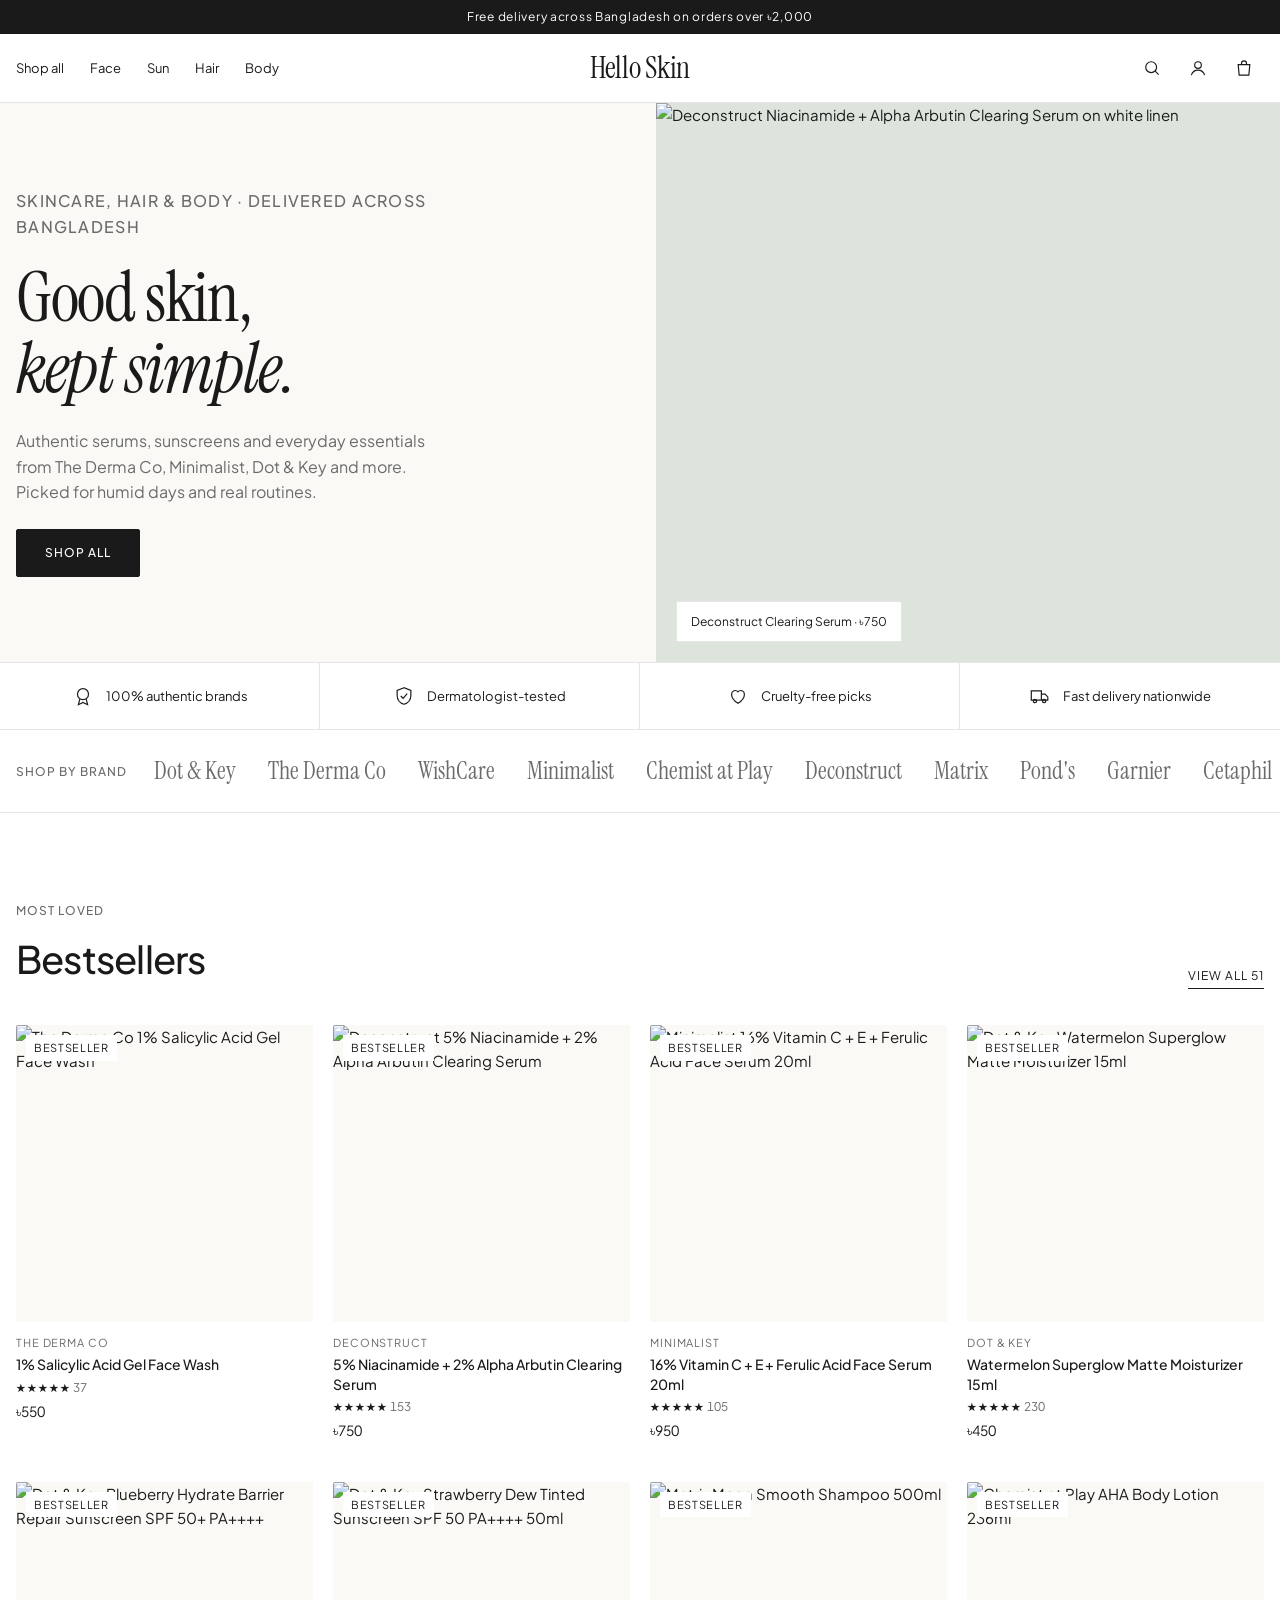
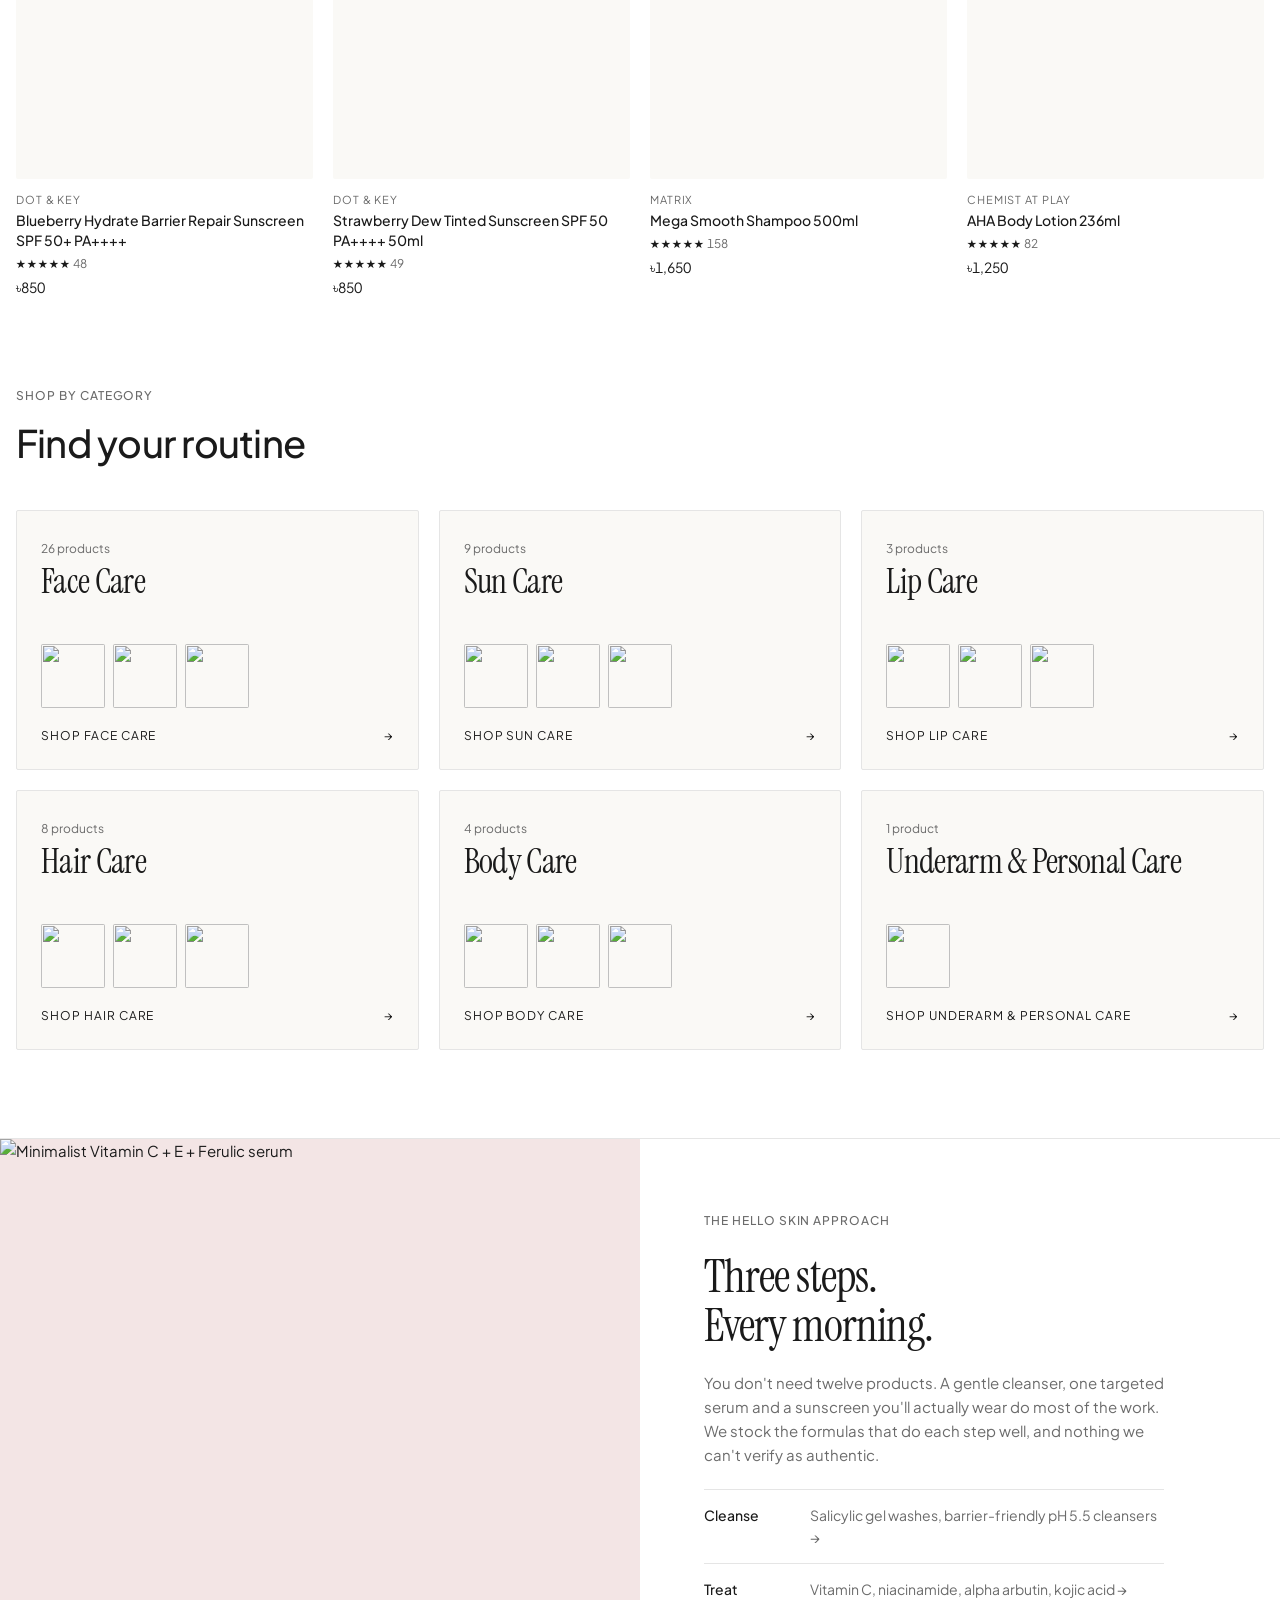
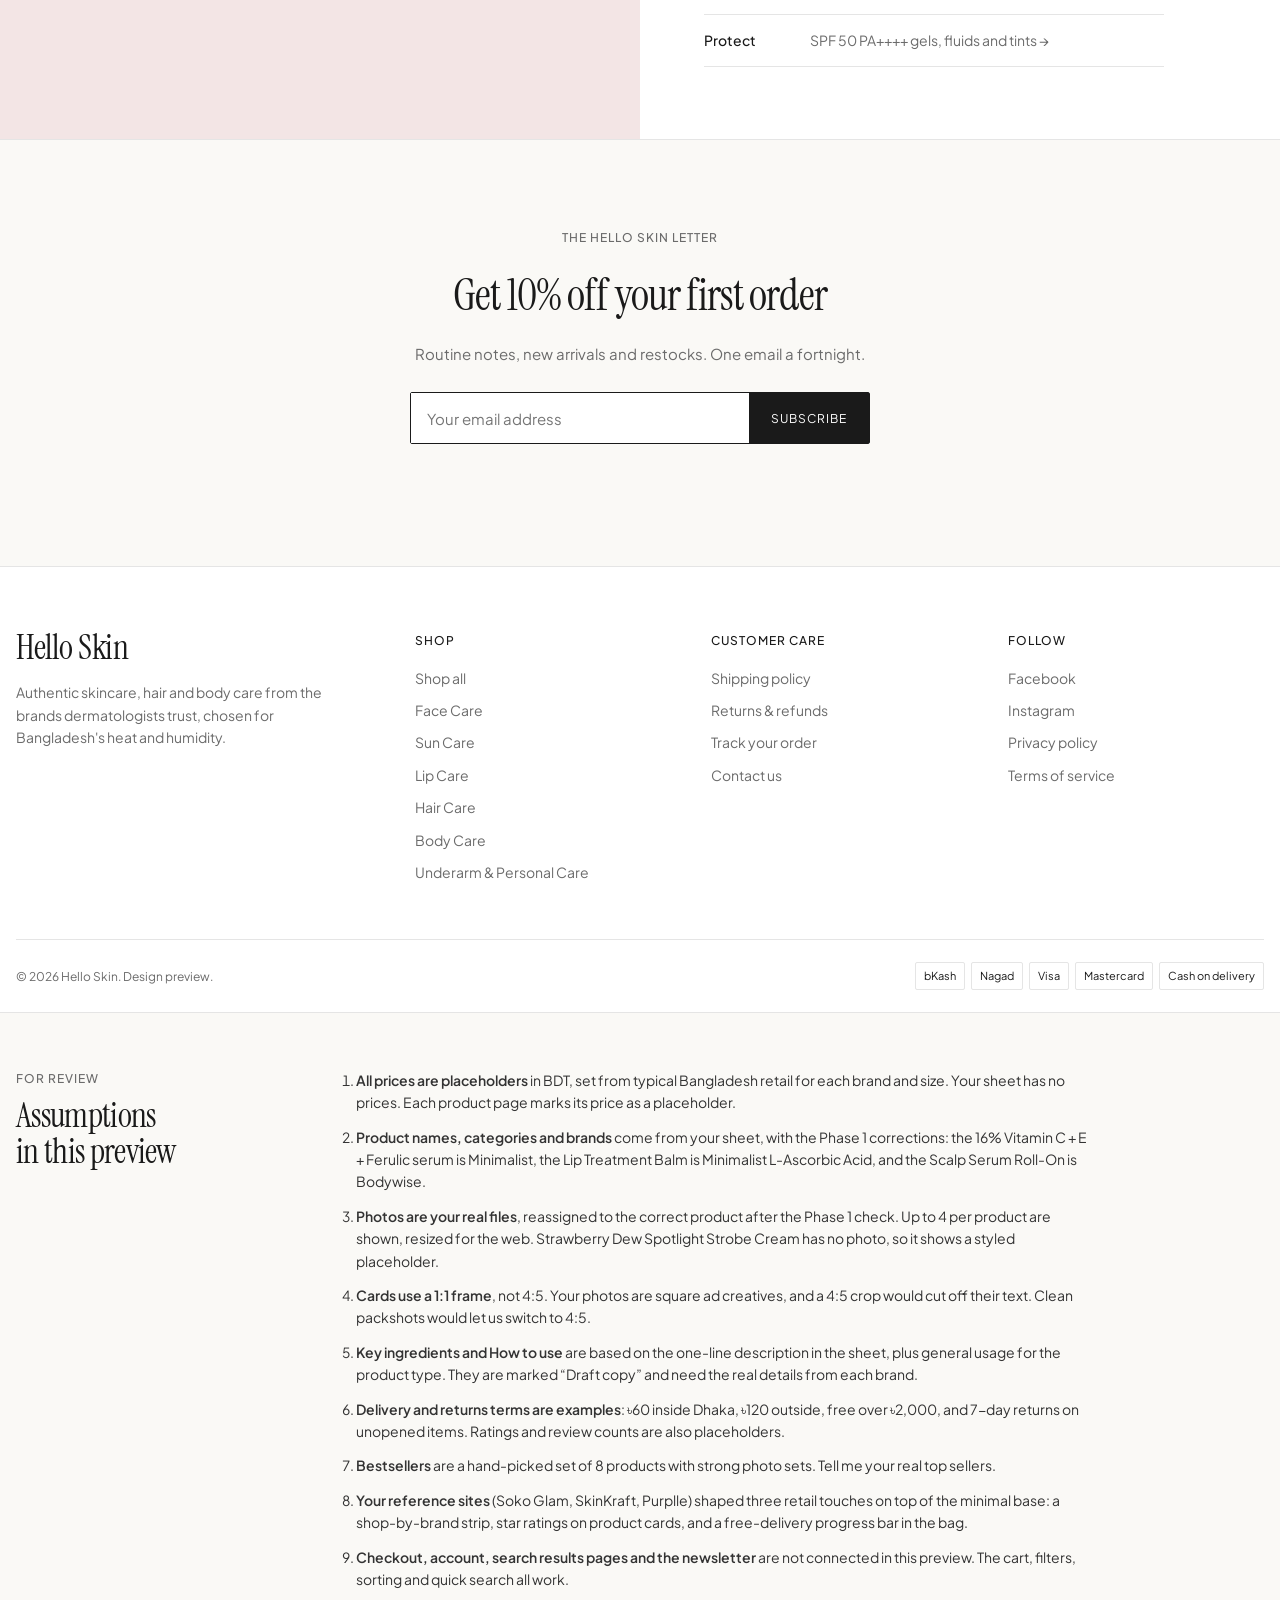
==== minimal/index.html @ 636e7b32 "Add files via upload" ====
<!doctype html>
<html lang="en">
<head>
<meta charset="utf-8">
<meta name="viewport" content="width=device-width, initial-scale=1, viewport-fit=cover">
<style>:root{padding-top:env(safe-area-inset-top,0px);padding-bottom:env(safe-area-inset-bottom,0px)}body{margin:0}img{max-width:100%}[hidden]{display:none!important}</style>
</head>
<body>
<title>Hello Skin Storefront</title>
<meta name="claude:viewport-fit-sides" content="cover">
<link rel="preconnect" href="https://fonts.googleapis.com">
<link rel="stylesheet" href="https://fonts.googleapis.com/css2?family=Instrument+Serif:ital@0;1&family=Plus+Jakarta+Sans:wght@400;500;600&display=swap">
<style>
/* Layout: Shopify-minimal storefront. White canvas, alabaster product frames, 1px hairlines, one serif voice for editorial moments. */
:root{
  --bg:#FFFFFF; --surface:#FAF9F6; --ink:#1A1A1A; --ink-2:#333333; --muted:#6B6B6B; --line:#E5E5E5;
  --sage:#DCE4DC; --blush:#F3E5E5; --overlay:rgba(26,26,26,.32);
  --serif:"Instrument Serif", "Iowan Old Style", Georgia, serif;
  --sans:"Plus Jakarta Sans", "Helvetica Neue", Arial, sans-serif;
  --radius:2px; --wrap:1320px;
  --gut-l:max(16px, env(safe-area-inset-left, 0px)); --gut-r:max(16px, env(safe-area-inset-right, 0px));
  color-scheme:light;
}
*{box-sizing:border-box}
[hidden]{display:none!important}
html{scroll-behavior:smooth}
body{background:var(--bg);color:var(--ink);font:400 15px/1.6 var(--sans);-webkit-font-smoothing:antialiased;overflow-x:hidden}
body::before{content:"";position:fixed;inset:0 0 auto;height:env(safe-area-inset-top,0px);z-index:60;background:var(--bg)}
a{color:inherit;text-decoration:none}
button{font:inherit;color:inherit;background:none;border:0;cursor:pointer;padding:0}
img{display:block;max-width:100%}
:focus-visible{outline:1px solid var(--ink);outline-offset:3px}
.wrap{max-width:var(--wrap);margin-inline:auto;padding-left:var(--gut-l);padding-right:var(--gut-r)}
.label{font-size:12px;letter-spacing:.08em;text-transform:uppercase;font-weight:500}
.muted{color:var(--muted)}
.btn{display:inline-flex;align-items:center;justify-content:center;gap:10px;height:48px;padding:0 28px;background:var(--ink);color:#fff;border:1px solid var(--ink);border-radius:var(--radius);font-size:12px;letter-spacing:.08em;text-transform:uppercase;font-weight:500;transition:background .2s}
.btn:hover{background:var(--ink-2)}
.btn.ghost{background:transparent;color:var(--ink)}
.btn.ghost:hover{background:var(--ink);color:#fff}
.btn.full{width:100%}
h1,h2,h3{font-weight:500;letter-spacing:-.02em;text-wrap:balance;margin:0}
.serif{font-family:var(--serif);font-weight:400;letter-spacing:-.01em}

/* Announcement + header */
.announce{background:var(--ink);color:#fff;font-size:12px;letter-spacing:.06em;text-align:center;height:34px;display:flex;align-items:center;justify-content:center;padding-inline:16px}
header.site{position:sticky;top:env(safe-area-inset-top,0px);z-index:40;background:var(--bg);border-bottom:1px solid var(--line)}
.hbar{display:grid;grid-template-columns:1fr auto 1fr;align-items:center;height:68px}
.nav{display:flex;gap:26px;font-size:13px}
.nav a{position:relative;padding-block:6px}
.nav a::after{content:"";position:absolute;left:0;right:0;bottom:0;height:1px;background:var(--ink);transform:scaleX(0);transform-origin:left;transition:transform .25s}
.nav a:hover::after,.nav a.on::after{transform:scaleX(1)}
.logo{font-family:var(--serif);font-size:30px;letter-spacing:-.01em;line-height:1;white-space:nowrap}
.icons{display:flex;justify-content:flex-end;gap:6px}
.ibtn{width:40px;height:40px;display:grid;place-items:center;position:relative;border-radius:var(--radius)}
.ibtn svg{width:20px;height:20px;stroke:var(--ink);fill:none;stroke-width:1.4}
.count{position:absolute;top:4px;right:2px;min-width:17px;height:17px;border-radius:9px;background:var(--ink);color:#fff;font-size:10px;display:grid;place-items:center;padding:0 4px;font-variant-numeric:tabular-nums}
.count.bump{animation:bump .35s}
@keyframes bump{50%{transform:scale(1.3)}}
.menu-btn{display:none}
.search{border-top:1px solid var(--line);display:none}
.search.open{display:block}
.search .wrap{padding-block:14px}
.search input{width:100%;height:48px;border:1px solid var(--line);border-radius:var(--radius);padding:0 16px;font:inherit;background:var(--bg);color:var(--ink)}
.search input:focus{outline:none;border-color:var(--ink)}
.sres{display:grid;gap:2px;margin-top:8px;max-height:50vh;overflow:auto}
.sres a{display:flex;gap:14px;align-items:center;padding:8px;border-radius:var(--radius)}
.sres a:hover{background:var(--surface)}
.sres img{width:48px;height:48px;object-fit:cover;background:var(--surface)}

/* Hero */
.hero{display:grid;grid-template-columns:1.05fr 1fr;min-height:560px;border-bottom:1px solid var(--line)}
.hero-copy{display:flex;flex-direction:column;justify-content:center;gap:24px;padding-block:72px;padding-left:max(var(--gut-l), calc((100vw - var(--wrap))/2 + 16px));padding-right:56px;background:var(--surface)}
.hero h1{font-family:var(--serif);font-weight:400;font-size:clamp(42px,5.4vw,76px);line-height:1.02;letter-spacing:-.02em}
.hero h1 em{font-style:italic}
.hero p{max-width:440px;color:var(--muted);font-size:16px;margin:0}
.hero-media{position:relative;overflow:hidden;background:var(--sage)}
.hero-media img{position:absolute;inset:0;width:100%;height:100%;object-fit:cover}
.hero-tag{position:absolute;left:20px;bottom:20px;background:var(--bg);padding:10px 14px;font-size:12px;border:1px solid var(--line)}

/* Trust strip */
.trust{display:grid;grid-template-columns:repeat(4,1fr);border-bottom:1px solid var(--line)}
.trust div{display:flex;align-items:center;gap:12px;justify-content:center;padding:22px 12px;font-size:13px;border-right:1px solid var(--line)}
.trust div:last-child{border-right:0}
.trust svg{width:22px;height:22px;stroke:var(--ink);fill:none;stroke-width:1.3;flex:none}

/* Sections */
.section{padding-block:88px}
.shead{display:flex;justify-content:space-between;align-items:end;gap:20px;margin-bottom:36px;flex-wrap:wrap}
.shead h2{font-size:clamp(26px,3vw,38px)}
.link{font-size:12px;letter-spacing:.08em;text-transform:uppercase;border-bottom:1px solid var(--ink);padding-bottom:3px}

/* Product grid + cards */
.grid{display:grid;grid-template-columns:repeat(4,minmax(0,1fr));gap:40px 20px}
.card{display:flex;flex-direction:column;gap:12px;min-width:0}
.card .media{position:relative;aspect-ratio:1/1;background:var(--surface);overflow:hidden;border-radius:var(--radius)}
.card .media img{position:absolute;inset:0;width:100%;height:100%;object-fit:cover;transition:opacity .5s ease, transform .8s ease}
.card .media img.alt{opacity:0}
.card:hover .media img.alt{opacity:1}
.card:hover .media img{transform:scale(1.02)}
.badge{position:absolute;top:10px;left:10px;background:var(--bg);font-size:11px;letter-spacing:.06em;text-transform:uppercase;padding:4px 8px;z-index:2}
.qadd{position:absolute;left:10px;right:10px;bottom:10px;height:42px;background:var(--bg);border:1px solid var(--ink);font-size:12px;letter-spacing:.08em;text-transform:uppercase;font-weight:500;z-index:2;opacity:0;transform:translateY(6px);transition:all .25s}
.card:hover .qadd,.qadd:focus-visible{opacity:1;transform:none}
.qadd:hover{background:var(--ink);color:#fff}
.card .meta{display:flex;flex-direction:column;gap:3px}
.card .cat{font-size:11px;letter-spacing:.08em;text-transform:uppercase;color:var(--muted)}
.card .t{font-size:14px;line-height:1.4;font-weight:500}
.card .p{font-size:14px;font-variant-numeric:tabular-nums}
.card .rt{font-size:12px;color:var(--muted);font-variant-numeric:tabular-nums}
.card .rt i{font-style:normal;color:var(--ink);letter-spacing:1px;font-size:11px}
.brands{border-bottom:1px solid var(--line)}
.brands .wrap{display:flex;align-items:center;gap:28px;padding-block:22px;overflow-x:auto;scrollbar-width:none}
.brands .wrap::-webkit-scrollbar{display:none}
.brands .label{flex:none}
.blist{display:flex;gap:32px;flex:none}
.blist a{font-family:var(--serif);font-size:24px;white-space:nowrap;color:var(--muted);transition:color .2s}
.blist a:hover{color:var(--ink)}
.noimg{position:absolute;inset:0;display:grid;place-items:center;text-align:center;padding:20px;background:var(--blush)}
.noimg span{font-family:var(--serif);font-size:24px;line-height:1.1}
.noimg small{display:block;font-family:var(--sans);font-size:11px;color:var(--muted);margin-top:8px;letter-spacing:.06em;text-transform:uppercase}

/* Category cards */
.cats{display:grid;grid-template-columns:repeat(3,minmax(0,1fr));gap:20px}
.catc{position:relative;display:flex;flex-direction:column;justify-content:space-between;min-height:260px;padding:24px;background:var(--surface);border:1px solid var(--line);border-radius:var(--radius);overflow:hidden;transition:border-color .25s}
.catc:hover{border-color:var(--ink)}
.catc h3{font-family:var(--serif);font-weight:400;font-size:34px;line-height:1}
.catc .n{font-size:12px;color:var(--muted)}
.catc .thumbs{display:flex;gap:8px;margin-top:20px}
.catc .thumbs img{width:64px;height:64px;object-fit:cover;border-radius:var(--radius)}
.catc .go{font-size:12px;letter-spacing:.08em;text-transform:uppercase;display:flex;justify-content:space-between;align-items:center;margin-top:18px}

/* Split */
.split{display:grid;grid-template-columns:1fr 1fr;border-block:1px solid var(--line)}
.split .img{position:relative;min-height:520px;background:var(--blush)}
.split .img img{position:absolute;inset:0;width:100%;height:100%;object-fit:cover}
.split .txt{display:flex;flex-direction:column;justify-content:center;gap:22px;padding:72px max(var(--gut-r),64px) 72px 64px}
.split .txt h2{font-family:var(--serif);font-weight:400;font-size:clamp(34px,3.6vw,52px);line-height:1.05}
.split .txt p{color:var(--muted);max-width:460px;margin:0}
.steps{display:grid;gap:0;border-top:1px solid var(--line);max-width:460px}
.steps div{display:grid;grid-template-columns:90px 1fr;gap:16px;padding:14px 0;border-bottom:1px solid var(--line);font-size:14px}
.steps b{font-weight:500}

/* Newsletter + footer */
.news{background:var(--surface);text-align:center}
.news h2{font-family:var(--serif);font-weight:400;font-size:clamp(30px,3.4vw,46px)}
.news p{color:var(--muted);margin:12px 0 26px}
.nform{display:flex;max-width:460px;margin:0 auto;border:1px solid var(--ink);border-radius:var(--radius)}
.nform input{flex:1;min-width:0;height:50px;border:0;padding:0 16px;font:inherit;background:var(--bg);color:var(--ink)}
.nform input:focus{outline:none}
.nform button{padding:0 22px;background:var(--ink);color:#fff;font-size:12px;letter-spacing:.08em;text-transform:uppercase}
.nmsg{margin-top:14px;font-size:13px;min-height:20px}
footer{border-top:1px solid var(--line);padding-top:64px}
.fgrid{display:grid;grid-template-columns:1.4fr 1fr 1fr 1fr;gap:40px}
.fgrid h4{font-size:12px;letter-spacing:.08em;text-transform:uppercase;font-weight:500;margin:0 0 16px}
.fgrid ul{list-style:none;margin:0;padding:0;display:grid;gap:10px;font-size:14px;color:var(--muted)}
.fgrid ul a:hover,.fgrid ul button:hover{color:var(--ink)}
.fgrid .logo{font-size:34px}
.fbot{display:flex;justify-content:space-between;align-items:center;gap:16px;flex-wrap:wrap;border-top:1px solid var(--line);margin-top:56px;padding-block:22px;font-size:12px;color:var(--muted)}
.pay{display:flex;gap:6px;flex-wrap:wrap}
.pay span{border:1px solid var(--line);padding:4px 8px;font-size:11px;color:var(--ink);border-radius:var(--radius)}

/* Shop */
.shop-head{padding-block:56px 32px;border-bottom:1px solid var(--line)}
.crumbs{font-size:12px;color:var(--muted);margin-bottom:14px}
.crumbs button:hover{color:var(--ink)}
.shop-head h1{font-family:var(--serif);font-weight:400;font-size:clamp(40px,5vw,64px);line-height:1}
.shop-head p{color:var(--muted);margin:12px 0 0;max-width:560px}
.fbar{position:sticky;top:calc(env(safe-area-inset-top,0px) + 69px);z-index:30;background:var(--bg);border-bottom:1px solid var(--line)}
.fbar .wrap{display:flex;align-items:center;gap:16px;padding-block:14px}
.pills{display:flex;gap:8px;overflow-x:auto;scrollbar-width:none;flex:1;min-width:0}
.pills::-webkit-scrollbar{display:none}
.pill{flex:none;height:36px;padding:0 16px;border:1px solid var(--line);border-radius:var(--radius);font-size:13px;white-space:nowrap;transition:border-color .2s}
.pill:hover{border-color:var(--ink)}
.pill.on{background:var(--ink);color:#fff;border-color:var(--ink)}
.subpills{display:flex;gap:8px;flex-wrap:wrap;padding-top:18px}
.subpills .pill{height:32px;font-size:12px}
.sort{flex:none;display:flex;align-items:center;gap:8px;font-size:13px}
.sort select{height:36px;border:1px solid var(--line);border-radius:var(--radius);padding:0 30px 0 12px;font:inherit;font-size:13px;background:var(--bg);color:var(--ink);appearance:none;background-image:linear-gradient(45deg,transparent 50%,var(--ink) 50%),linear-gradient(135deg,var(--ink) 50%,transparent 50%);background-position:calc(100% - 15px) 16px,calc(100% - 10px) 16px;background-size:5px 5px;background-repeat:no-repeat}
.rcount{font-size:13px;color:var(--muted);padding-block:24px 0}

/* PDP */
.pdp{display:grid;grid-template-columns:55% 45%;align-items:start;border-bottom:1px solid var(--line)}
.gal{display:grid;grid-template-columns:72px 1fr;gap:14px;padding:32px 32px 48px var(--gut-l);position:sticky;top:calc(env(safe-area-inset-top,0px) + 69px)}
.thumbs-v{display:flex;flex-direction:column;gap:10px}
.thumbs-v button{width:72px;height:72px;border:1px solid transparent;border-radius:var(--radius);overflow:hidden;background:var(--surface)}
.thumbs-v button.on{border-color:var(--ink)}
.thumbs-v img{width:100%;height:100%;object-fit:cover}
.mainimg{position:relative;aspect-ratio:1/1;background:var(--surface);overflow:hidden;border-radius:var(--radius);max-width:100%}
.mainimg img{position:absolute;inset:0;width:100%;height:100%;object-fit:cover}
.dots{display:none}
.info{padding:48px var(--gut-r) 64px 40px;border-left:1px solid var(--line);display:flex;flex-direction:column;gap:22px;min-width:0}
.info .brand{font-size:12px;letter-spacing:.08em;text-transform:uppercase;color:var(--muted)}
.info h1{font-size:clamp(26px,2.6vw,36px);line-height:1.15}
.price{display:flex;align-items:baseline;gap:12px;font-size:20px;font-variant-numeric:tabular-nums}
.ph{font-size:11px;letter-spacing:.06em;text-transform:uppercase;background:var(--blush);padding:3px 8px;border-radius:var(--radius);color:var(--ink)}
.stars{display:flex;align-items:center;gap:8px;font-size:13px;color:var(--muted)}
.stars i{font-style:normal;color:var(--ink);letter-spacing:2px}
.benefit{color:var(--ink-2);margin:0}
.opt h5{margin:0 0 10px;font-size:12px;letter-spacing:.08em;text-transform:uppercase;font-weight:500}
.vpills{display:flex;gap:8px;flex-wrap:wrap}
.vpill{height:40px;padding:0 18px;border:1px solid var(--line);border-radius:var(--radius);font-size:13px}
.vpill.on{border-color:var(--ink)}
.buy{display:grid;grid-template-columns:128px 1fr;gap:10px}
.qty{display:grid;grid-template-columns:40px 1fr 40px;border:1px solid var(--line);border-radius:var(--radius);height:48px;align-items:center;text-align:center;font-variant-numeric:tabular-nums}
.qty button{height:100%;font-size:18px}
.qty button:hover{background:var(--surface)}
.perks{display:grid;gap:8px;font-size:13px;color:var(--muted)}
.perks div{display:flex;gap:10px;align-items:center}
.perks svg{width:18px;height:18px;stroke:var(--ink);fill:none;stroke-width:1.3;flex:none}
.acc{border-top:1px solid var(--line)}
.acc details{border-bottom:1px solid var(--line)}
.acc summary{list-style:none;cursor:pointer;display:flex;justify-content:space-between;align-items:center;padding:18px 0;font-size:14px;font-weight:500}
.acc summary::-webkit-details-marker{display:none}
.acc summary::after{content:"";width:11px;height:11px;background:linear-gradient(var(--ink),var(--ink)) center/11px 1px no-repeat,linear-gradient(var(--ink),var(--ink)) center/1px 11px no-repeat;transition:transform .25s}
.acc details[open] summary::after{transform:rotate(45deg)}
.acc .body{padding:0 0 20px;font-size:14px;color:var(--ink-2)}
.acc .body p{margin:0 0 10px}
.acc .body ul{margin:0;padding-left:18px;display:grid;gap:6px}
.todo{display:inline-block;font-size:11px;letter-spacing:.06em;text-transform:uppercase;color:var(--muted);border:1px dashed var(--muted);padding:2px 6px;margin-bottom:10px;border-radius:var(--radius)}
.sticky-atc{display:none}

/* Drawer */
.scrim{position:fixed;inset:0;background:var(--overlay);opacity:0;pointer-events:none;transition:opacity .3s;z-index:80}
.scrim.on{opacity:1;pointer-events:auto}
.drawer{position:fixed;top:0;right:0;bottom:0;width:min(440px,100%);background:var(--bg);z-index:90;transform:translateX(100%);transition:transform .35s cubic-bezier(.2,.7,.2,1);display:flex;flex-direction:column;padding-top:env(safe-area-inset-top,0px);padding-bottom:env(safe-area-inset-bottom,0px);padding-right:env(safe-area-inset-right,0px);border-left:1px solid var(--line)}
.drawer.on{transform:none}
.dh{display:flex;justify-content:space-between;align-items:center;padding:20px 24px;border-bottom:1px solid var(--line)}
.dh h3{font-size:16px}
.ship{padding:16px 24px;border-bottom:1px solid var(--line);font-size:13px}
.bar{height:3px;background:var(--line);margin-top:10px;border-radius:2px;overflow:hidden}
.bar i{display:block;height:100%;background:var(--ink);transition:width .4s}
.items{flex:1;overflow:auto;padding:8px 24px}
.item{display:grid;grid-template-columns:76px 1fr auto;gap:14px;padding:16px 0;border-bottom:1px solid var(--line)}
.item img,.item .ni{width:76px;height:76px;object-fit:cover;background:var(--surface);border-radius:var(--radius)}
.item .ni{background:var(--blush)}
.item .t{font-size:13px;font-weight:500;line-height:1.35}
.item .b{font-size:11px;color:var(--muted);letter-spacing:.06em;text-transform:uppercase}
.item .q{display:inline-grid;grid-template-columns:30px 30px 30px;height:32px;border:1px solid var(--line);margin-top:10px;align-items:center;text-align:center;font-size:13px;border-radius:var(--radius)}
.item .q button{height:100%}
.item .r{display:flex;flex-direction:column;align-items:flex-end;justify-content:space-between;font-size:13px;font-variant-numeric:tabular-nums}
.item .rm{font-size:12px;color:var(--muted);text-decoration:underline}
.empty{padding:56px 0;text-align:center;display:grid;gap:16px;justify-items:center}
.empty p{font-family:var(--serif);font-size:28px;margin:0}
.df{padding:20px 24px;border-top:1px solid var(--line);display:grid;gap:14px}
.sub{display:flex;justify-content:space-between;font-size:15px;font-variant-numeric:tabular-nums}
.df small{color:var(--muted);font-size:12px}
.toast{position:fixed;left:50%;bottom:calc(24px + env(safe-area-inset-bottom,0px));transform:translate(-50%,20px);opacity:0;background:var(--ink);color:#fff;padding:12px 18px;font-size:13px;border-radius:var(--radius);transition:all .3s;z-index:100;pointer-events:none;white-space:nowrap}
.toast.on{opacity:1;transform:translate(-50%,0)}

/* Mobile menu */
.mnav{position:fixed;top:0;left:0;bottom:0;width:min(340px,88%);background:var(--bg);z-index:90;transform:translateX(-100%);transition:transform .35s cubic-bezier(.2,.7,.2,1);padding:calc(20px + env(safe-area-inset-top,0px)) 24px 24px max(24px, env(safe-area-inset-left,0px));display:flex;flex-direction:column;gap:6px;border-right:1px solid var(--line)}
.mnav.on{transform:none}
.mnav a,.mnav button.l{display:block;text-align:left;padding:14px 0;border-bottom:1px solid var(--line);font-size:16px}

/* Notes */
.notes{background:var(--surface);border-top:1px solid var(--line)}
.notes .wrap{padding-block:56px;display:grid;grid-template-columns:280px 1fr;gap:40px}
.notes h2{font-family:var(--serif);font-weight:400;font-size:34px;line-height:1.05}
.notes ol{margin:0;padding-left:20px;display:grid;gap:12px;font-size:14px;color:var(--ink-2);max-width:760px}
.notes b{font-weight:600}

@media (max-width:1024px){
  .grid{grid-template-columns:repeat(3,minmax(0,1fr))}
  .nav{gap:18px}
}
@media (max-width:860px){
  .nav{display:none}
  .menu-btn{display:grid}
  .hbar{height:60px}
  .logo{font-size:26px}
  .fbar,.gal{top:calc(env(safe-area-inset-top,0px) + 61px)}
  .hero{grid-template-columns:1fr;min-height:0}
  .hero-media{aspect-ratio:1/1;order:-1}
  .hero-copy{padding:40px var(--gut-r) 48px var(--gut-l)}
  .trust{grid-template-columns:repeat(2,1fr)}
  .trust div:nth-child(2){border-right:0}
  .trust div:nth-child(-n+2){border-bottom:1px solid var(--line)}
  .trust div{justify-content:flex-start;padding:16px}
  .section{padding-block:56px}
  .grid{grid-template-columns:repeat(2,minmax(0,1fr));gap:28px 12px}
  .qadd{opacity:1;transform:none;left:auto;right:8px;bottom:8px;width:36px;height:36px;font-size:18px;padding:0;border-color:var(--line)}
  .qadd .w{display:none}
  .card .t{font-size:13px}
  .cats{grid-template-columns:1fr;gap:12px}
  .catc{min-height:0}
  .split{grid-template-columns:1fr}
  .split .img{min-height:0;aspect-ratio:1/1}
  .split .txt{padding:48px var(--gut-r) 48px var(--gut-l)}
  .fgrid{grid-template-columns:1fr 1fr;gap:32px}
  .fgrid > div:first-child{grid-column:1/-1}
  .pdp{grid-template-columns:1fr}
  .gal{position:relative;top:0;grid-template-columns:1fr;padding:0}
  .thumbs-v{display:none}
  .mainimg{border-radius:0}
  .dots{display:flex;gap:6px;justify-content:center;padding-top:12px}
  .dots button{width:6px;height:6px;border-radius:3px;background:var(--line)}
  .dots button.on{background:var(--ink);width:18px}
  .info{padding:24px var(--gut-r) 40px var(--gut-l);border-left:0}
  .sticky-atc{display:grid;grid-template-columns:1fr auto;gap:12px;align-items:center;position:fixed;left:0;right:0;bottom:0;z-index:50;background:var(--bg);border-top:1px solid var(--line);padding:10px var(--gut-r) calc(10px + env(safe-area-inset-bottom,0px)) var(--gut-l);transform:translateY(110%);transition:transform .3s}
  .sticky-atc.on{transform:none}
  .sticky-atc .t{font-size:13px;font-weight:500;line-height:1.3;overflow:hidden;text-overflow:ellipsis;white-space:nowrap}
  .sticky-atc .btn{height:44px;padding:0 18px}
  .notes .wrap{grid-template-columns:1fr;gap:20px}
  .sort span{display:none}
}
@media (prefers-reduced-motion:reduce){*{transition:none!important;animation:none!important;scroll-behavior:auto!important}}
</style>

<div class="announce" id="announce">Free delivery across Bangladesh on orders over ৳2,000</div>
<header class="site">
  <div class="wrap hbar">
    <div style="display:flex;align-items:center;gap:8px">
      <button class="ibtn menu-btn" id="menuBtn" aria-label="Open menu"><svg viewBox="0 0 24 24"><path d="M3 7h18M3 12h18M3 17h18"/></svg></button>
      <nav class="nav" id="nav"></nav>
    </div>
    <a href="#home" class="logo" aria-label="Hello Skin home">Hello Skin</a>
    <div class="icons">
      <button class="ibtn" id="searchBtn" aria-label="Search"><svg viewBox="0 0 24 24"><circle cx="11" cy="11" r="6.5"/><path d="m20 20-4.2-4.2"/></svg></button>
      <button class="ibtn" aria-label="Account" id="acctBtn"><svg viewBox="0 0 24 24"><circle cx="12" cy="8.5" r="4"/><path d="M4 20.5c1.4-4 4.4-6 8-6s6.6 2 8 6"/></svg></button>
      <button class="ibtn" id="cartBtn" aria-label="Open cart"><svg viewBox="0 0 24 24"><path d="M5 8h14l-1.2 12.5H6.2z"/><path d="M9 8V6.5a3 3 0 0 1 6 0V8"/></svg><span class="count" id="count" hidden>0</span></button>
    </div>
  </div>
  <div class="search" id="search"><div class="wrap">
    <label for="q" class="label muted" style="display:block;margin-bottom:8px">Search products, brands or concerns</label>
    <input id="q" type="search" placeholder="Try “sunscreen”, “Minimalist” or “vitamin C”" autocomplete="off">
    <div class="sres" id="sres"></div>
  </div></div>
</header>

<main id="view"></main>

<section class="news" id="newsSection"><div class="wrap section">
  <p class="label muted" style="margin:0 0 14px">The Hello Skin letter</p>
  <h2>Get 10% off your first order</h2>
  <p>Routine notes, new arrivals and restocks. One email a fortnight.</p>
  <form class="nform" id="nform"><label for="nemail" class="label" hidden>Email</label><input id="nemail" type="email" placeholder="Your email address" required><button type="submit">Subscribe</button></form>
  <div class="nmsg" id="nmsg" aria-live="polite"></div>
</div></section>

<footer><div class="wrap">
  <div class="fgrid">
    <div>
      <div class="logo">Hello Skin</div>
      <p class="muted" style="max-width:320px;margin:16px 0 0;font-size:14px">Authentic skincare, hair and body care from the brands dermatologists trust, chosen for Bangladesh's heat and humidity.</p>
    </div>
    <div><h4>Shop</h4><ul id="fshop"></ul></div>
    <div><h4>Customer care</h4><ul>
      <li><button data-note="1">Shipping policy</button></li><li><button data-note="1">Returns &amp; refunds</button></li><li><button data-note="1">Track your order</button></li><li><button data-note="1">Contact us</button></li>
    </ul></div>
    <div><h4>Follow</h4><ul>
      <li><a href="https://www.facebook.com/profile.php?id=61578828301744" target="_blank" rel="noopener">Facebook</a></li><li><button data-note="1">Instagram</button></li><li><button data-note="1">Privacy policy</button></li><li><button data-note="1">Terms of service</button></li>
    </ul></div>
  </div>
  <div class="fbot"><span>© 2026 Hello Skin. Design preview.</span><div class="pay"><span>bKash</span><span>Nagad</span><span>Visa</span><span>Mastercard</span><span>Cash on delivery</span></div></div>
</div></footer>

<section class="notes" id="notes"><div class="wrap">
  <div><p class="label muted" style="margin:0 0 10px">For review</p><h2>Assumptions in this preview</h2></div>
  <ol>
    <li><b>All prices are placeholders</b> in BDT, set from typical Bangladesh retail for each brand and size. Your sheet has no prices. Each product page marks its price as a placeholder.</li>
    <li><b>Product names, categories and brands</b> come from your sheet, with the Phase 1 corrections: the 16% Vitamin C + E + Ferulic serum is Minimalist, the Lip Treatment Balm is Minimalist L-Ascorbic Acid, and the Scalp Serum Roll-On is Bodywise.</li>
    <li><b>Photos are your real files</b>, reassigned to the correct product after the Phase 1 check. Up to 4 per product are shown, resized for the web. Strawberry Dew Spotlight Strobe Cream has no photo, so it shows a styled placeholder.</li>
    <li><b>Cards use a 1:1 frame</b>, not 4:5. Your photos are square ad creatives, and a 4:5 crop would cut off their text. Clean packshots would let us switch to 4:5.</li>
    <li><b>Key ingredients and How to use</b> are based on the one-line description in the sheet, plus general usage for the product type. They are marked “Draft copy” and need the real details from each brand.</li>
    <li><b>Delivery and returns terms are examples</b>: ৳60 inside Dhaka, ৳120 outside, free over ৳2,000, and 7-day returns on unopened items. Ratings and review counts are also placeholders.</li>
    <li><b>Bestsellers</b> are a hand-picked set of 8 products with strong photo sets. Tell me your real top sellers.</li>
    <li><b>Your reference sites</b> (Soko Glam, SkinKraft, Purplle) shaped three retail touches on top of the minimal base: a shop-by-brand strip, star ratings on product cards, and a free-delivery progress bar in the bag.</li>
    <li><b>Checkout, account, search results pages and the newsletter</b> are not connected in this preview. The cart, filters, sorting and quick search all work.</li>
  </ol>
</div></section>

<div class="scrim" id="scrim"></div>
<aside class="drawer" id="drawer" aria-label="Cart" aria-hidden="true">
  <div class="dh"><h3>Your bag <span class="muted" id="dcount" style="font-weight:400"></span></h3><button class="ibtn" id="closeCart" aria-label="Close cart"><svg viewBox="0 0 24 24"><path d="M6 6l12 12M18 6 6 18"/></svg></button></div>
  <div class="ship" id="ship"></div>
  <div class="items" id="items"></div>
  <div class="df" id="dfoot"></div>
</aside>
<nav class="mnav" id="mnav" aria-label="Menu"></nav>
<div class="sticky-atc" id="satc"></div>
<div class="toast" id="toast" role="status"></div>

<script>
const PRODUCTS=[{"sku": "HS-DC-001", "name": "The Derma Co 1% Salicylic Acid Gel Face Wash", "brand": "The Derma Co", "cat": "Face Care > Face Wash & Cleansers", "short": "Oil-control gel face wash for acne-prone skin; witch hazel & willow bark", "imgs": ["the-derma-co-1-salicylic-acid-gel-face-wash-01.webp", "the-derma-co-1-salicylic-acid-gel-face-wash-02.webp", "the-derma-co-1-salicylic-acid-gel-face-wash-03.webp", "the-derma-co-1-salicylic-acid-gel-face-wash-04.webp"], "price": 550, "best": true, "title": "1% Salicylic Acid Gel Face Wash", "slug": "the-derma-co-1-salicylic-acid-gel-face-wash"}, {"sku": "HS-DK-001", "name": "Dot & Key Cica Calming Blemish Clearing Gel Face Wash", "brand": "Dot & Key", "cat": "Face Care > Face Wash & Cleansers", "short": "Salicylic acid + green tea; clears blemishes", "imgs": ["dot-key-cica-calming-blemish-clearing-gel-face-wash-01.webp"], "price": 650, "best": false, "title": "Cica Calming Blemish Clearing Gel Face Wash", "slug": "dot-key-cica-calming-blemish-clearing-gel-face-wash"}, {"sku": "HS-DK-002", "name": "Dot & Key Barrier Repair Hydrating Gentle Face Wash (pH 5.5)", "brand": "Dot & Key", "cat": "Face Care > Face Wash & Cleansers", "short": "Hydrates & gently cleanses; maintains skin barrier", "imgs": ["dot-key-barrier-repair-hydrating-gentle-face-wash-ph-5-5-01.webp", "dot-key-barrier-repair-hydrating-gentle-face-wash-ph-5-5-02.webp", "dot-key-barrier-repair-hydrating-gentle-face-wash-ph-5-5-03.webp", "dot-key-barrier-repair-hydrating-gentle-face-wash-ph-5-5-04.webp"], "price": 650, "best": false, "title": "Barrier Repair Hydrating Gentle Face Wash (pH 5.5)", "slug": "dot-key-barrier-repair-hydrating-gentle-face-wash-ph-5-5"}, {"sku": "HS-DK-003", "name": "Dot & Key Vitamin C Face Wash", "brand": "Dot & Key", "cat": "Face Care > Face Wash & Cleansers", "short": "Brightening face wash (orange tube)", "imgs": ["dot-key-vitamin-c-face-wash-01.webp", "dot-key-vitamin-c-face-wash-02.webp"], "price": 600, "best": false, "title": "Vitamin C Face Wash", "slug": "dot-key-vitamin-c-face-wash"}, {"sku": "HS-DK-004", "name": "Dot & Key Strawberry Face Wash", "brand": "Dot & Key", "cat": "Face Care > Face Wash & Cleansers", "short": "Pink tube face wash", "imgs": ["dot-key-strawberry-face-wash-01.webp", "dot-key-strawberry-face-wash-02.webp", "dot-key-strawberry-face-wash-03.webp", "dot-key-strawberry-face-wash-04.webp"], "price": 600, "best": false, "title": "Strawberry Face Wash", "slug": "dot-key-strawberry-face-wash"}, {"sku": "HS-MIN-001", "name": "Minimalist Salicylic Acid Face Cleanser", "brand": "Minimalist", "cat": "Face Care > Face Wash & Cleansers", "short": "Pore-clearing cleanser (white pump bottle)", "imgs": ["minimalist-salicylic-acid-face-cleanser-01.webp", "minimalist-salicylic-acid-face-cleanser-02.webp", "minimalist-salicylic-acid-face-cleanser-03.webp", "minimalist-salicylic-acid-face-cleanser-04.webp"], "price": 550, "best": false, "title": "Salicylic Acid Face Cleanser", "slug": "minimalist-salicylic-acid-face-cleanser"}, {"sku": "HS-GAR-001", "name": "Garnier Micellar Cleansing Water", "brand": "Garnier", "cat": "Face Care > Face Wash & Cleansers", "short": "Removes make-up, cleanses & soothes", "imgs": ["garnier-micellar-cleansing-water-01.webp", "garnier-micellar-cleansing-water-02.webp", "garnier-micellar-cleansing-water-03.webp"], "price": 650, "best": false, "title": "Micellar Cleansing Water", "slug": "garnier-micellar-cleansing-water"}, {"sku": "HS-DC-002", "name": "The Derma Co 10% Vitamin C + 5% Niacinamide Face Serum", "brand": "The Derma Co", "cat": "Face Care > Serums & Treatments", "short": "Brightens, smooths & firms; enhances complexion", "imgs": ["the-derma-co-10-vitamin-c-5-niacinamide-face-serum-01.webp", "the-derma-co-10-vitamin-c-5-niacinamide-face-serum-02.webp", "the-derma-co-10-vitamin-c-5-niacinamide-face-serum-03.webp", "the-derma-co-10-vitamin-c-5-niacinamide-face-serum-04.webp"], "price": 750, "best": false, "title": "10% Vitamin C + 5% Niacinamide Face Serum", "slug": "the-derma-co-10-vitamin-c-5-niacinamide-face-serum"}, {"sku": "HS-DC-003", "name": "The Derma Co 2% Salicylic Acid Face Serum 30ml", "brand": "The Derma Co", "cat": "Face Care > Serums & Treatments", "short": "For active acne & clogged pores; witch hazel & willow bark", "imgs": ["the-derma-co-2-salicylic-acid-face-serum-30ml-01.webp", "the-derma-co-2-salicylic-acid-face-serum-30ml-02.webp", "the-derma-co-2-salicylic-acid-face-serum-30ml-03.webp"], "price": 650, "best": false, "title": "2% Salicylic Acid Face Serum 30ml", "slug": "the-derma-co-2-salicylic-acid-face-serum-30ml"}, {"sku": "HS-DC-004", "name": "The Derma Co 2% Kojic Acid Face Serum 30ml", "brand": "The Derma Co", "cat": "Face Care > Serums & Treatments", "short": "For dark spots & pigmentation; with Alpha Arbutin", "imgs": ["the-derma-co-2-kojic-acid-face-serum-30ml-01.webp", "the-derma-co-2-kojic-acid-face-serum-30ml-02.webp", "the-derma-co-2-kojic-acid-face-serum-30ml-03.webp"], "price": 750, "best": false, "title": "2% Kojic Acid Face Serum 30ml", "slug": "the-derma-co-2-kojic-acid-face-serum-30ml"}, {"sku": "HS-DEC-001", "name": "Deconstruct 5% Niacinamide + 2% Alpha Arbutin Clearing Serum", "brand": "Deconstruct", "cat": "Face Care > Serums & Treatments", "short": "Clears dark spots & uneven tone", "imgs": ["deconstruct-5-niacinamide-2-alpha-arbutin-clearing-serum-01.webp", "deconstruct-5-niacinamide-2-alpha-arbutin-clearing-serum-02.webp", "deconstruct-5-niacinamide-2-alpha-arbutin-clearing-serum-03.webp", "deconstruct-5-niacinamide-2-alpha-arbutin-clearing-serum-04.webp"], "price": 750, "best": true, "title": "5% Niacinamide + 2% Alpha Arbutin Clearing Serum", "slug": "deconstruct-5-niacinamide-2-alpha-arbutin-clearing-serum"}, {"sku": "HS-MIN-002", "name": "Minimalist 16% Vitamin C + E + Ferulic Acid Face Serum 20ml", "brand": "Minimalist", "cat": "Face Care > Serums & Treatments", "short": "Antioxidant brightening serum", "imgs": ["minimalist-16-vitamin-c-e-ferulic-acid-face-serum-20ml-01.webp", "minimalist-16-vitamin-c-e-ferulic-acid-face-serum-20ml-02.webp", "minimalist-16-vitamin-c-e-ferulic-acid-face-serum-20ml-03.webp", "minimalist-16-vitamin-c-e-ferulic-acid-face-serum-20ml-04.webp"], "price": 950, "best": true, "title": "16% Vitamin C + E + Ferulic Acid Face Serum 20ml", "slug": "minimalist-16-vitamin-c-e-ferulic-acid-face-serum-20ml"}, {"sku": "HS-MIN-003", "name": "Minimalist 2% Alpha Arbutin + Hyaluronic Acid Face Serum 30ml", "brand": "Minimalist", "cat": "Face Care > Serums & Treatments", "short": "Visibly reduces dark spots", "imgs": ["minimalist-2-alpha-arbutin-hyaluronic-acid-face-serum-30ml-01.webp"], "price": 750, "best": false, "title": "2% Alpha Arbutin + Hyaluronic Acid Face Serum 30ml", "slug": "minimalist-2-alpha-arbutin-hyaluronic-acid-face-serum-30ml"}, {"sku": "HS-DK-005", "name": "Dot & Key Vitamin C + E Super Bright Face Serum", "brand": "Dot & Key", "cat": "Face Care > Serums & Treatments", "short": "10% Vitamin C+E with 5% Niacinamide; brightening", "imgs": ["dot-key-vitamin-c-e-super-bright-face-serum-01.webp", "dot-key-vitamin-c-e-super-bright-face-serum-02.webp"], "price": 950, "best": false, "title": "Vitamin C + E Super Bright Face Serum", "slug": "dot-key-vitamin-c-e-super-bright-face-serum"}, {"sku": "HS-WC-001", "name": "WishCare Vitamin C Face Serum (Bright C16) 30ml", "brand": "WishCare", "cat": "Face Care > Serums & Treatments", "short": "Radiant, even-toned skin", "imgs": ["wishcare-vitamin-c-face-serum-bright-c16-30ml-01.webp"], "price": 1050, "best": false, "title": "Vitamin C Face Serum (Bright C16) 30ml", "slug": "wishcare-vitamin-c-face-serum-bright-c16-30ml"}, {"sku": "HS-DK-006", "name": "Dot & Key Watermelon Superglow Matte Moisturizer 15ml", "brand": "Dot & Key", "cat": "Face Care > Moisturizers & Creams", "short": "Lightweight matte moisturizer with watermelon", "imgs": ["dot-key-watermelon-superglow-matte-moisturizer-15ml-02.webp", "dot-key-watermelon-superglow-matte-moisturizer-15ml-03.webp", "dot-key-watermelon-superglow-matte-moisturizer-15ml-04.webp"], "price": 450, "best": true, "title": "Watermelon Superglow Matte Moisturizer 15ml", "slug": "dot-key-watermelon-superglow-matte-moisturizer-15ml"}, {"sku": "HS-DK-007", "name": "Dot & Key Vitamin C + E Super Bright Moisturizer 15ml", "brand": "Dot & Key", "cat": "Face Care > Moisturizers & Creams", "short": "Brightening moisturizer", "imgs": ["dot-key-vitamin-c-e-super-bright-moisturizer-15ml-01.webp", "dot-key-vitamin-c-e-super-bright-moisturizer-15ml-02.webp", "dot-key-vitamin-c-e-super-bright-moisturizer-15ml-03.webp"], "price": 450, "best": false, "title": "Vitamin C + E Super Bright Moisturizer 15ml", "slug": "dot-key-vitamin-c-e-super-bright-moisturizer-15ml"}, {"sku": "HS-DK-008", "name": "Dot & Key Night Retinol + Ceramide Repair Cream 15ml", "brand": "Dot & Key", "cat": "Face Care > Moisturizers & Creams", "short": "Overnight repair cream", "imgs": ["dot-key-night-retinol-ceramide-repair-cream-15ml-01.webp", "dot-key-watermelon-superglow-matte-moisturizer-15ml-01.webp"], "price": 500, "best": false, "title": "Night Retinol + Ceramide Repair Cream 15ml", "slug": "dot-key-night-retinol-ceramide-repair-cream-15ml"}, {"sku": "HS-DK-009", "name": "Dot & Key Ceramides & Hyaluronic Barrier Repair Moisturizer", "brand": "Dot & Key", "cat": "Face Care > Moisturizers & Creams", "short": "Daily hydration for dry skin", "imgs": ["dot-key-ceramides-hyaluronic-barrier-repair-moisturizer-01.webp"], "price": 850, "best": false, "title": "Ceramides & Hyaluronic Barrier Repair Moisturizer", "slug": "dot-key-ceramides-hyaluronic-barrier-repair-moisturizer"}, {"sku": "HS-DK-010", "name": "Dot & Key Strawberry Dew Spotlight Strobe Cream", "brand": "Dot & Key", "cat": "Face Care > Moisturizers & Creams", "short": "Dewy, smooth everyday glow", "imgs": [], "price": 850, "best": false, "title": "Strawberry Dew Spotlight Strobe Cream", "slug": "hs-dk-010"}, {"sku": "HS-DK-011", "name": "Dot & Key Blueberry Hydrate Gel Moisturizer", "brand": "Dot & Key", "cat": "Face Care > Moisturizers & Creams", "short": "72hr lightweight gel hydration", "imgs": ["dot-key-blueberry-hydrate-gel-moisturizer-01.webp", "dot-key-blueberry-hydrate-gel-moisturizer-02.webp", "dot-key-blueberry-hydrate-gel-moisturizer-03.webp"], "price": 850, "best": false, "title": "Blueberry Hydrate Gel Moisturizer", "slug": "dot-key-blueberry-hydrate-gel-moisturizer"}, {"sku": "HS-DC-005", "name": "The Derma Co 1% Salicylic Acid Oil-Free Face Moisturizer 50g", "brand": "The Derma Co", "cat": "Face Care > Moisturizers & Creams", "short": "Oil-free daily moisturizer for active acne", "imgs": ["the-derma-co-1-salicylic-acid-oil-free-face-moisturizer-50g-01.webp", "the-derma-co-1-salicylic-acid-oil-free-face-moisturizer-50g-02.webp", "the-derma-co-1-salicylic-acid-oil-free-face-moisturizer-50g-03.webp", "the-derma-co-1-salicylic-acid-oil-free-face-moisturizer-50g-04.webp"], "price": 650, "best": false, "title": "1% Salicylic Acid Oil-Free Face Moisturizer 50g", "slug": "the-derma-co-1-salicylic-acid-oil-free-face-moisturizer-50g"}, {"sku": "HS-CET-001", "name": "Cetaphil Bright Healthy Radiance Daily Brightening Cream 50g", "brand": "Cetaphil", "cat": "Face Care > Moisturizers & Creams", "short": "Daytime protection & brightening", "imgs": ["cetaphil-bright-healthy-radiance-daily-brightening-cream-50g-01.webp", "cetaphil-bright-healthy-radiance-daily-brightening-cream-50g-02.webp", "cetaphil-bright-healthy-radiance-daily-brightening-cream-50g-03.webp", "cetaphil-bright-healthy-radiance-daily-brightening-cream-50g-04.webp"], "price": 1650, "best": false, "title": "Bright Healthy Radiance Daily Brightening Cream 50g", "slug": "cetaphil-bright-healthy-radiance-daily-brightening-cream-50g"}, {"sku": "HS-PON-001", "name": "Pond's Hydra Miracle Water Gel Moisturizer", "brand": "Pond's", "cat": "Face Care > Moisturizers & Creams", "short": "Instant hydration for plump, healthy skin", "imgs": ["ponds-hydra-miracle-water-gel-moisturizer-01.webp", "ponds-hydra-miracle-water-gel-moisturizer-02.webp", "ponds-hydra-miracle-water-gel-moisturizer-03.webp", "ponds-hydra-miracle-water-gel-moisturizer-04.webp"], "price": 550, "best": false, "title": "Hydra Miracle Water Gel Moisturizer", "slug": "ponds-hydra-miracle-water-gel-moisturizer"}, {"sku": "HS-PON-002", "name": "Pond's BB+ Cream", "brand": "Pond's", "cat": "Face Care > Moisturizers & Creams", "short": "Everyday glow with SPF", "imgs": ["ponds-bb-cream-01.webp"], "price": 350, "best": false, "title": "BB+ Cream", "slug": "ponds-bb-cream"}, {"sku": "HS-DEC-002", "name": "Deconstruct Lightweight Moisturizer", "brand": "Deconstruct", "cat": "Face Care > Moisturizers & Creams", "short": "Feel the moisture, not the oil", "imgs": ["deconstruct-lightweight-moisturizer-01.webp", "deconstruct-lightweight-moisturizer-02.webp"], "price": 650, "best": false, "title": "Lightweight Moisturizer", "slug": "deconstruct-lightweight-moisturizer"}, {"sku": "HS-DK-012", "name": "Dot & Key Watermelon Cooling Sunscreen Aqua Gel SPF 50 PA++++", "brand": "Dot & Key", "cat": "Sun Care", "short": "With hyaluronic acid; cooling aqua gel", "imgs": ["dot-key-watermelon-cooling-sunscreen-aqua-gel-spf-50-pa-01.webp", "dot-key-watermelon-cooling-sunscreen-aqua-gel-spf-50-pa-02.webp", "dot-key-watermelon-cooling-sunscreen-aqua-gel-spf-50-pa-03.webp"], "price": 850, "best": false, "title": "Watermelon Cooling Sunscreen Aqua Gel SPF 50 PA++++", "slug": "dot-key-watermelon-cooling-sunscreen-aqua-gel-spf-50-pa"}, {"sku": "HS-DK-013", "name": "Dot & Key Blueberry Hydrate Barrier Repair Sunscreen SPF 50+ PA++++", "brand": "Dot & Key", "cat": "Sun Care", "short": "Long-lasting hydration; UVA/UVB protection", "imgs": ["dot-key-blueberry-hydrate-barrier-repair-sunscreen-spf-50-pa-01.webp", "dot-key-blueberry-hydrate-barrier-repair-sunscreen-spf-50-pa-02.webp", "dot-key-blueberry-hydrate-barrier-repair-sunscreen-spf-50-pa-03.webp", "dot-key-blueberry-hydrate-barrier-repair-sunscreen-spf-50-pa-04.webp"], "price": 850, "best": true, "title": "Blueberry Hydrate Barrier Repair Sunscreen SPF 50+ PA++++", "slug": "dot-key-blueberry-hydrate-barrier-repair-sunscreen-spf-50-pa"}, {"sku": "HS-DK-014", "name": "Dot & Key Strawberry Dew Tinted Sunscreen SPF 50 PA++++ 50ml", "brand": "Dot & Key", "cat": "Sun Care", "short": "Tinted daily sunscreen; shades incl. Porcelain", "imgs": ["dot-key-strawberry-dew-tinted-sunscreen-spf-50-pa-50ml-01.webp", "dot-key-strawberry-dew-tinted-sunscreen-spf-50-pa-50ml-02.webp", "dot-key-strawberry-dew-tinted-sunscreen-spf-50-pa-50ml-03.webp", "dot-key-strawberry-dew-tinted-sunscreen-spf-50-pa-50ml-04.webp"], "price": 850, "best": true, "title": "Strawberry Dew Tinted Sunscreen SPF 50 PA++++ 50ml", "slug": "dot-key-strawberry-dew-tinted-sunscreen-spf-50-pa-50ml"}, {"sku": "HS-DK-015", "name": "Dot & Key Cica Calming Mattifying Sunscreen SPF 50", "brand": "Dot & Key", "cat": "Sun Care", "short": "Light gel-cream, matte finish", "imgs": ["dot-key-cica-calming-mattifying-sunscreen-spf-50-01.webp", "dot-key-cica-calming-mattifying-sunscreen-spf-50-02.webp", "dot-key-cica-calming-mattifying-sunscreen-spf-50-03.webp", "dot-key-cica-calming-mattifying-sunscreen-spf-50-04.webp"], "price": 850, "best": false, "title": "Cica Calming Mattifying Sunscreen SPF 50", "slug": "dot-key-cica-calming-mattifying-sunscreen-spf-50"}, {"sku": "HS-DK-016", "name": "Dot & Key Lime Rush Swim & Sports Sunscreen SPF 50 PA++++", "brand": "Dot & Key", "cat": "Sun Care", "short": "Water resistant 180 mins; B3 & B5 multivitamins", "imgs": ["dot-key-lime-rush-swim-sports-sunscreen-spf-50-pa-01.webp", "dot-key-lime-rush-swim-sports-sunscreen-spf-50-pa-02.webp"], "price": 850, "best": false, "title": "Lime Rush Swim & Sports Sunscreen SPF 50 PA++++", "slug": "dot-key-lime-rush-swim-sports-sunscreen-spf-50-pa"}, {"sku": "HS-DK-017", "name": "Dot & Key Dragonfruit Bounce Sunscreen SPF 50+", "brand": "Dot & Key", "cat": "Sun Care", "short": "Daily sun protection", "imgs": ["dot-key-dragonfruit-bounce-sunscreen-spf-50-01.webp", "dot-key-dragonfruit-bounce-sunscreen-spf-50-02.webp", "dot-key-dragonfruit-bounce-sunscreen-spf-50-03.webp"], "price": 850, "best": false, "title": "Dragonfruit Bounce Sunscreen SPF 50+", "slug": "dot-key-dragonfruit-bounce-sunscreen-spf-50"}, {"sku": "HS-DEC-003", "name": "Deconstruct Brightening Sunscreen SPF 50", "brand": "Deconstruct", "cat": "Sun Care", "short": "Broad spectrum; gentle fluid texture", "imgs": ["deconstruct-brightening-sunscreen-spf-50-01.webp", "deconstruct-brightening-sunscreen-spf-50-02.webp", "deconstruct-brightening-sunscreen-spf-50-03.webp", "deconstruct-brightening-sunscreen-spf-50-04.webp"], "price": 850, "best": false, "title": "Brightening Sunscreen SPF 50", "slug": "deconstruct-brightening-sunscreen-spf-50"}, {"sku": "HS-DC-006", "name": "The Derma Co Ultra Matte Sunscreen Gel SPF 60 PA++++ 50g", "brand": "The Derma Co", "cat": "Sun Care", "short": "Broad spectrum matte gel", "imgs": ["the-derma-co-ultra-matte-sunscreen-gel-spf-60-pa-50g-01.webp", "the-derma-co-ultra-matte-sunscreen-gel-spf-60-pa-50g-02.webp", "the-derma-co-ultra-matte-sunscreen-gel-spf-60-pa-50g-03.webp", "the-derma-co-ultra-matte-sunscreen-gel-spf-60-pa-50g-04.webp"], "price": 750, "best": false, "title": "Ultra Matte Sunscreen Gel SPF 60 PA++++ 50g", "slug": "the-derma-co-ultra-matte-sunscreen-gel-spf-60-pa-50g"}, {"sku": "HS-WC-002", "name": "WishCare Vitamin C Pure Face Milk Sunscreen SPF 50+", "brand": "WishCare", "cat": "Sun Care", "short": "UVA/UVB protection with Vitamin C", "imgs": ["wishcare-vitamin-c-pure-face-milk-sunscreen-spf-50-01.webp", "wishcare-vitamin-c-pure-face-milk-sunscreen-spf-50-02.webp", "wishcare-vitamin-c-pure-face-milk-sunscreen-spf-50-03.webp"], "price": 950, "best": false, "title": "Vitamin C Pure Face Milk Sunscreen SPF 50+", "slug": "wishcare-vitamin-c-pure-face-milk-sunscreen-spf-50"}, {"sku": "HS-DC-007", "name": "The Derma Co 1% Kojic Acid Lip Balm", "brand": "The Derma Co", "cat": "Lip Care", "short": "For dark lips; care & protection", "imgs": ["the-derma-co-1-kojic-acid-lip-balm-01.webp", "the-derma-co-1-kojic-acid-lip-balm-02.webp", "the-derma-co-1-kojic-acid-lip-balm-03.webp", "the-derma-co-1-kojic-acid-lip-balm-04.webp"], "price": 450, "best": false, "title": "1% Kojic Acid Lip Balm", "slug": "the-derma-co-1-kojic-acid-lip-balm"}, {"sku": "HS-DK-018", "name": "Dot & Key Lip Balm", "brand": "Dot & Key", "cat": "Lip Care", "short": "Glossy, juicy lip care (red tube)", "imgs": ["dot-key-lip-balm-01.webp", "dot-key-lip-balm-02.webp", "dot-key-lip-balm-03.webp"], "price": 450, "best": false, "title": "Lip Balm", "slug": "dot-key-lip-balm"}, {"sku": "HS-MIN-004", "name": "Minimalist L-Ascorbic Acid Lip Treatment Balm", "brand": "Minimalist", "cat": "Lip Care", "short": "For lip pigmentation / naturally pink lips", "imgs": ["minimalist-l-ascorbic-acid-lip-treatment-balm-01.webp", "minimalist-l-ascorbic-acid-lip-treatment-balm-02.webp", "minimalist-l-ascorbic-acid-lip-treatment-balm-03.webp", "minimalist-l-ascorbic-acid-lip-treatment-balm-04.webp"], "price": 450, "best": false, "title": "L-Ascorbic Acid Lip Treatment Balm", "slug": "minimalist-l-ascorbic-acid-lip-treatment-balm"}, {"sku": "HS-WC-003", "name": "WishCare Multi-Peptide Anti-Hairfall Shampoo", "brand": "WishCare", "cat": "Hair Care > Shampoo & Conditioner", "short": "Sulphate & paraben free; with rosemary", "imgs": ["wishcare-multi-peptide-anti-hairfall-shampoo-01.webp", "wishcare-multi-peptide-anti-hairfall-shampoo-02.webp"], "price": 1150, "best": false, "title": "Multi-Peptide Anti-Hairfall Shampoo", "slug": "wishcare-multi-peptide-anti-hairfall-shampoo"}, {"sku": "HS-WC-004", "name": "WishCare Anti-Dandruff Shampoo", "brand": "WishCare", "cat": "Hair Care > Shampoo & Conditioner", "short": "For healthy scalp", "imgs": ["wishcare-anti-dandruff-shampoo-01.webp"], "price": 1050, "best": false, "title": "Anti-Dandruff Shampoo", "slug": "wishcare-anti-dandruff-shampoo"}, {"sku": "HS-MTX-001", "name": "Matrix Mega Smooth Shampoo 500ml", "brand": "Matrix", "cat": "Hair Care > Shampoo & Conditioner", "short": "96-hour frizz control; shea", "imgs": ["matrix-mega-smooth-shampoo-500ml-01.webp", "matrix-mega-smooth-shampoo-500ml-02.webp", "matrix-mega-smooth-shampoo-500ml-03.webp", "matrix-mega-smooth-shampoo-500ml-04.webp"], "price": 1650, "best": true, "title": "Mega Smooth Shampoo 500ml", "slug": "matrix-mega-smooth-shampoo-500ml"}, {"sku": "HS-MTX-002", "name": "Matrix Smooth Straight Butter Hair Mask", "brand": "Matrix", "cat": "Hair Care > Hair Masks & Treatments", "short": "Salon-like smooth hair", "imgs": ["matrix-smooth-straight-butter-hair-mask-01.webp", "matrix-smooth-straight-butter-hair-mask-02.webp", "matrix-smooth-straight-butter-hair-mask-03.webp", "matrix-smooth-straight-butter-hair-mask-04.webp"], "price": 1450, "best": false, "title": "Smooth Straight Butter Hair Mask", "slug": "matrix-smooth-straight-butter-hair-mask"}, {"sku": "HS-MTX-003", "name": "Matrix Mega Smooth Serum 100ml", "brand": "Matrix", "cat": "Hair Care > Hair Serums", "short": "Beat the frizz; professional serum", "imgs": ["matrix-mega-smooth-serum-100ml-01.webp", "matrix-mega-smooth-serum-100ml-02.webp", "matrix-mega-smooth-serum-100ml-03.webp"], "price": 950, "best": false, "title": "Mega Smooth Serum 100ml", "slug": "matrix-mega-smooth-serum-100ml"}, {"sku": "HS-WC-005", "name": "WishCare Hair Growth Serum Concentrate", "brand": "WishCare", "cat": "Hair Care > Hair Serums", "short": "2% Baicapil, 3% Redensyl, 4% Anagain, caffeine, biotin, rosemary", "imgs": ["wishcare-hair-growth-serum-concentrate-01.webp", "wishcare-hair-growth-serum-concentrate-02.webp", "wishcare-hair-growth-serum-concentrate-03.webp"], "price": 1350, "best": false, "title": "Hair Growth Serum Concentrate", "slug": "wishcare-hair-growth-serum-concentrate"}, {"sku": "HS-MIN-005", "name": "Minimalist Hair Growth Actives Serum", "brand": "Minimalist", "cat": "Hair Care > Hair Serums", "short": "Stronger roots; reduces hair fall", "imgs": ["minimalist-hair-growth-actives-serum-01.webp", "minimalist-hair-growth-actives-serum-02.webp", "minimalist-hair-growth-actives-serum-03.webp", "minimalist-hair-growth-actives-serum-04.webp"], "price": 950, "best": false, "title": "Hair Growth Actives Serum", "slug": "minimalist-hair-growth-actives-serum"}, {"sku": "HS-BW-001", "name": "Bodywise Hair Growth Serum Roll-On", "brand": "Bodywise", "cat": "Hair Care > Hair Serums", "short": "For stronger, thicker-looking hair", "imgs": ["bodywise-hair-growth-serum-roll-on-01.webp", "bodywise-hair-growth-serum-roll-on-02.webp", "bodywise-hair-growth-serum-roll-on-03.webp", "bodywise-hair-growth-serum-roll-on-04.webp"], "price": 1150, "best": false, "title": "Hair Growth Serum Roll-On", "slug": "bodywise-hair-growth-serum-roll-on"}, {"sku": "HS-CAP-001", "name": "Chemist at Play AHA Body Lotion 236ml", "brand": "Chemist at Play", "cat": "Body Care", "short": "Smoother, brighter everyday skin", "imgs": ["chemist-at-play-aha-body-lotion-236ml-01.webp", "chemist-at-play-aha-body-lotion-236ml-02.webp", "chemist-at-play-aha-body-lotion-236ml-03.webp", "chemist-at-play-aha-body-lotion-236ml-04.webp"], "price": 1250, "best": true, "title": "AHA Body Lotion 236ml", "slug": "chemist-at-play-aha-body-lotion-236ml"}, {"sku": "HS-CAP-002", "name": "Chemist at Play Salicylic Acid Body Wash", "brand": "Chemist at Play", "cat": "Body Care", "short": "Body cleanser for breakout-prone skin", "imgs": ["chemist-at-play-salicylic-acid-body-wash-01.webp", "chemist-at-play-salicylic-acid-body-wash-02.webp", "chemist-at-play-salicylic-acid-body-wash-03.webp"], "price": 1100, "best": false, "title": "Salicylic Acid Body Wash", "slug": "chemist-at-play-salicylic-acid-body-wash"}, {"sku": "HS-CAP-003", "name": "Chemist at Play Daily Exfoliating Body Wash", "brand": "Chemist at Play", "cat": "Body Care", "short": "Glow smooth, every shower", "imgs": ["chemist-at-play-daily-exfoliating-body-wash-01.webp", "chemist-at-play-daily-exfoliating-body-wash-02.webp"], "price": 1100, "best": false, "title": "Daily Exfoliating Body Wash", "slug": "chemist-at-play-daily-exfoliating-body-wash"}, {"sku": "HS-WC-006", "name": "WishCare Multi Vitamin Brightening Body Lotion", "brand": "WishCare", "cat": "Body Care", "short": "Daily brightening body care", "imgs": ["wishcare-multi-vitamin-brightening-body-lotion-01.webp", "wishcare-multi-vitamin-brightening-body-lotion-02.webp", "wishcare-multi-vitamin-brightening-body-lotion-03.webp"], "price": 1050, "best": false, "title": "Multi Vitamin Brightening Body Lotion", "slug": "wishcare-multi-vitamin-brightening-body-lotion"}, {"sku": "HS-CAP-004", "name": "Chemist at Play Tri-Active Underarm Roll-On 40ml", "brand": "Chemist at Play", "cat": "Underarm & Personal Care", "short": "AHAs + Vitamin C + Niacinamide; fights odour, brightens underarms", "imgs": ["chemist-at-play-tri-active-underarm-roll-on-40ml-01.webp", "chemist-at-play-tri-active-underarm-roll-on-40ml-02.webp", "chemist-at-play-tri-active-underarm-roll-on-40ml-03.webp", "chemist-at-play-tri-active-underarm-roll-on-40ml-04.webp"], "price": 850, "best": false, "title": "Tri-Active Underarm Roll-On 40ml", "slug": "chemist-at-play-tri-active-underarm-roll-on-40ml"}];
const IMG = "../img/";
const FREE = 2000;
const TOP = ["Face Care","Sun Care","Lip Care","Hair Care","Body Care","Underarm & Personal Care"];
const TOP_DESC = {
  "Face Care":"Cleansers, serums and moisturisers for every skin type and concern.",
  "Sun Care":"Daily SPF 50 protection made for Bangladesh's sun, in light gels, fluids and tints.",
  "Lip Care":"Balms and treatments that soften, protect and help even out lip tone.",
  "Hair Care":"Shampoos, serums and masks for frizz, hair fall and a healthy scalp.",
  "Body Care":"Exfoliating washes and brightening lotions for smoother skin.",
  "Underarm & Personal Care":"Roll-ons that fight odour and brighten underarms."
};
const P = PRODUCTS.map(p => {
  const [top, sub] = p.cat.split(" > ");
  return {...p, top, sub: sub || null};
});
const bySku = Object.fromEntries(P.map(p => [p.sku, p]));
const subsOf = t => [...new Set(P.filter(p => p.top === t && p.sub).map(p => p.sub))];
const slugOf = s => s.toLowerCase().replace(/&/g,"").replace(/[^a-z0-9]+/g,"-").replace(/^-|-$/g,"");
const topBySlug = Object.fromEntries(TOP.map(t => [slugOf(t), t]));
const subBySlug = {}; TOP.forEach(t => subsOf(t).forEach(s => subBySlug[slugOf(s)] = [t, s]));
const BRANDS = [...new Set(P.map(p => p.brand))].sort((a, b) => P.filter(p => p.brand === b).length - P.filter(p => p.brand === a).length);
const brandBySlug = Object.fromEntries(BRANDS.map(b => [slugOf(b), b]));
const tk = n => "৳" + n.toLocaleString("en-US");
const esc = s => String(s).replace(/[&<>"]/g, c => ({"&":"&amp;","<":"&lt;",">":"&gt;",'"':"&quot;"}[c]));
const $ = s => document.querySelector(s);

/* ---------- cart ---------- */
let cart = [];
try { cart = JSON.parse(localStorage.getItem("hs-cart") || "[]").filter(i => bySku[i.sku]); } catch(e) { cart = []; }
const save = () => { try { localStorage.setItem("hs-cart", JSON.stringify(cart)); } catch(e) {} };
function add(sku, q = 1, open = true) {
  const it = cart.find(i => i.sku === sku);
  it ? it.q += q : cart.push({sku, q});
  save(); renderCart(true);
  open ? openCart() : toast("Added to bag: " + bySku[sku].title);
}
function setQ(sku, q) { const it = cart.find(i => i.sku === sku); if (!it) return; it.q = q; if (q <= 0) cart = cart.filter(i => i.sku !== sku); save(); renderCart(); }
function renderCart(bump) {
  const n = cart.reduce((a, i) => a + i.q, 0);
  const sub = cart.reduce((a, i) => a + i.q * bySku[i.sku].price, 0);
  const c = $("#count"); c.textContent = n; c.hidden = n === 0;
  if (bump) { c.classList.remove("bump"); void c.offsetWidth; c.classList.add("bump"); }
  $("#dcount").textContent = n ? `(${n})` : "";
  const left = FREE - sub;
  $("#ship").innerHTML = (sub === 0 ? `Free delivery on orders over ${tk(FREE)}` : left > 0 ? `You're <b>${tk(left)}</b> away from free delivery` : `<b>You've unlocked free delivery</b>`) + `<div class="bar"><i style="width:${Math.min(100, sub / FREE * 100)}%"></i></div>`;
  $("#items").innerHTML = cart.length ? cart.map(i => { const p = bySku[i.sku]; return `
    <div class="item">
      ${p.imgs[0] ? `<img src="${IMG + p.imgs[0]}" alt="">` : `<div class="ni"></div>`}
      <div><div class="b">${esc(p.brand)}</div><a class="t" href="#p-${p.slug}">${esc(p.title)}</a>
        <div class="q"><button aria-label="Decrease" data-q="${p.sku}|${i.q - 1}">−</button><span>${i.q}</span><button aria-label="Increase" data-q="${p.sku}|${i.q + 1}">+</button></div></div>
      <div class="r"><span>${tk(p.price * i.q)}</span><button class="rm" data-q="${p.sku}|0">Remove</button></div>
    </div>`; }).join("") : `<div class="empty"><p>Your bag is empty</p><button class="btn ghost" data-close-shop>Shop all products</button></div>`;
  $("#dfoot").hidden = !cart.length;
  $("#dfoot").innerHTML = `<div class="sub"><span>Subtotal</span><span>${tk(sub)}</span></div><small>Delivery and discounts are calculated at checkout.</small><button class="btn full" id="checkout">Checkout · ${tk(sub)}</button>`;
}
function openCart() { $("#drawer").classList.add("on"); $("#drawer").setAttribute("aria-hidden","false"); $("#scrim").classList.add("on"); }
function closeAll() { ["#drawer","#mnav"].forEach(s => $(s).classList.remove("on")); $("#drawer").setAttribute("aria-hidden","true"); $("#scrim").classList.remove("on"); }
let tt; function toast(m) { const t = $("#toast"); t.textContent = m; t.classList.add("on"); clearTimeout(tt); tt = setTimeout(() => t.classList.remove("on"), 2200); }

/* ---------- pieces ---------- */
function rev(p) { let h = 0; for (const c of p.sku) h = (h * 31 + c.charCodeAt(0)) % 997; return 24 + h % 210; }
function card(p) {
  const img = p.imgs[0] ? `<img src="${IMG + p.imgs[0]}" alt="${esc(p.name)}" loading="lazy">` + (p.imgs[1] ? `<img class="alt" src="${IMG + p.imgs[1]}" alt="" loading="lazy">` : "")
    : `<div class="noimg"><div><span>${esc(p.title)}</span><small>Photo needed</small></div></div>`;
  return `<article class="card">
    <a class="media" href="#p-${p.slug}" aria-label="${esc(p.name)}">${p.best ? `<span class="badge">Bestseller</span>` : ""}${img}</a>
    <button class="qadd" data-add="${p.sku}" aria-label="Quick add ${esc(p.name)}"><span class="w">Quick add </span>+</button>
    <a class="meta" href="#p-${p.slug}"><span class="cat">${esc(p.brand)}</span><span class="t">${esc(p.title)}</span><span class="rt"><i>★★★★★</i> ${rev(p)}</span><span class="p">${tk(p.price)}</span></a>
  </article>`;
}
// the quick-add button sits inside .media visually: move it there after render
function fixQadd(root) { root.querySelectorAll(".card").forEach(c => c.querySelector(".media").appendChild(c.querySelector(".qadd"))); }

const ICON = {
  derm:'<svg viewBox="0 0 24 24"><path d="M12 3 4.5 6v5.5c0 4.5 3.2 8.3 7.5 9.5 4.3-1.2 7.5-5 7.5-9.5V6z"/><path d="m8.5 12 2.5 2.5 4.5-5"/></svg>',
  auth:'<svg viewBox="0 0 24 24"><circle cx="12" cy="10" r="6"/><path d="m8.5 15.5-1.5 6 5-2.5 5 2.5-1.5-6"/></svg>',
  cf:'<svg viewBox="0 0 24 24"><path d="M12 20s-7-4.4-7-10a4 4 0 0 1 7-2.6A4 4 0 0 1 19 10c0 5.6-7 10-7 10z"/></svg>',
  ship:'<svg viewBox="0 0 24 24"><path d="M2.5 6.5h11v10h-11zM13.5 10h4l3 3v3.5h-7"/><circle cx="6.5" cy="17.5" r="1.8"/><circle cx="16.5" cy="17.5" r="1.8"/></svg>',
  ret:'<svg viewBox="0 0 24 24"><path d="M4 9h11a5 5 0 0 1 0 10H8"/><path d="m8 5-4 4 4 4"/></svg>',
  cod:'<svg viewBox="0 0 24 24"><rect x="3" y="6.5" width="18" height="11" rx="1"/><circle cx="12" cy="12" r="2.5"/></svg>'
};

/* ---------- views ---------- */
function home() {
  const best = P.filter(p => p.best);
  const hero = bySku["HS-DEC-001"].imgs[1];
  const story = bySku["HS-MIN-002"].imgs[2];
  return `
  <section class="hero">
    <div class="hero-copy">
      <p class="label muted" style="margin:0">Skincare, hair &amp; body · Delivered across Bangladesh</p>
      <h1>Good skin,<br><em>kept simple.</em></h1>
      <p>Authentic serums, sunscreens and everyday essentials from The Derma Co, Minimalist, Dot &amp; Key and more. Picked for humid days and real routines.</p>
      <div><a class="btn" href="#shop">Shop all</a></div>
    </div>
    <div class="hero-media"><img src="${IMG + hero}" alt="Deconstruct Niacinamide + Alpha Arbutin Clearing Serum on white linen"><a class="hero-tag" href="#p-${bySku["HS-DEC-001"].slug}">Deconstruct Clearing Serum · ${tk(bySku["HS-DEC-001"].price)}</a></div>
  </section>
  <section class="trust" aria-label="Why shop with Hello Skin">
    <div>${ICON.auth}<span>100% authentic brands</span></div>
    <div>${ICON.derm}<span>Dermatologist-tested</span></div>
    <div>${ICON.cf}<span>Cruelty-free picks</span></div>
    <div>${ICON.ship}<span>Fast delivery nationwide</span></div>
  </section>
  <section class="brands"><div class="wrap"><span class="label muted">Shop by brand</span><div class="blist">${BRANDS.map(b => `<a href="#brand-${slugOf(b)}">${esc(b)}</a>`).join("")}</div></div></section>
  <section class="section"><div class="wrap">
    <div class="shead"><div><p class="label muted" style="margin:0 0 8px">Most loved</p><h2>Bestsellers</h2></div><a class="link" href="#shop">View all ${P.length}</a></div>
    <div class="grid">${best.map(card).join("")}</div>
  </div></section>
  <section class="section" style="padding-top:0"><div class="wrap">
    <div class="shead"><div><p class="label muted" style="margin:0 0 8px">Shop by category</p><h2>Find your routine</h2></div></div>
    <div class="cats">${TOP.map(t => { const ps = P.filter(p => p.top === t); const th = ps.filter(p => p.imgs[0]).slice(0,3);
      return `<a class="catc" href="#shop-${slugOf(t)}"><div><span class="n">${ps.length} product${ps.length > 1 ? "s" : ""}</span><h3 style="margin-top:6px">${esc(t)}</h3></div>
      <div><div class="thumbs">${th.map(p => `<img src="${IMG + p.imgs[0]}" alt="" loading="lazy">`).join("")}</div><div class="go"><span>Shop ${esc(t)}</span><span aria-hidden="true">→</span></div></div></a>`; }).join("")}</div>
  </div></section>
  <section class="split">
    <div class="img"><img src="${IMG + story}" alt="Minimalist Vitamin C + E + Ferulic serum" loading="lazy"></div>
    <div class="txt">
      <p class="label muted" style="margin:0">The Hello Skin approach</p>
      <h2>Three steps.<br>Every morning.</h2>
      <p>You don't need twelve products. A gentle cleanser, one targeted serum and a sunscreen you'll actually wear do most of the work. We stock the formulas that do each step well, and nothing we can't verify as authentic.</p>
      <div class="steps">
        <div><b>Cleanse</b><a href="#shop-face-wash-cleansers" class="muted">Salicylic gel washes, barrier-friendly pH 5.5 cleansers →</a></div>
        <div><b>Treat</b><a href="#shop-serums-treatments" class="muted">Vitamin C, niacinamide, alpha arbutin, kojic acid →</a></div>
        <div><b>Protect</b><a href="#shop-sun-care" class="muted">SPF 50 PA++++ gels, fluids and tints →</a></div>
      </div>
    </div>
  </section>`;
}

let sortBy = "featured";
function shop(top, sub, brand) {
  let list = P.filter(p => (!top || p.top === top) && (!sub || p.sub === sub) && (!brand || p.brand === brand));
  if (sortBy === "low") list = [...list].sort((a, b) => a.price - b.price);
  if (sortBy === "high") list = [...list].sort((a, b) => b.price - a.price);
  if (sortBy === "featured") list = [...list].sort((a, b) => b.best - a.best);
  const title = brand || sub || top || "Shop all";
  const desc = brand ? `Authentic ${brand}, sourced from official distributors.` : top ? TOP_DESC[top] : "Every product we carry, from cleansers to SPF to hair care.";
  const subs = top ? subsOf(top) : [];
  return `
  <section class="shop-head"><div class="wrap">
    <div class="crumbs"><a href="#home">Home</a> / <a href="#shop">Shop</a>${top ? ` / <a href="#shop-${slugOf(top)}">${esc(top)}</a>` : ""}${sub ? ` / ${esc(sub)}` : ""}${brand ? ` / ${esc(brand)}` : ""}</div>
    <h1>${esc(title)}</h1><p>${esc(desc)}</p>
    ${subs.length ? `<div class="subpills"><a class="pill ${!sub ? "on" : ""}" href="#shop-${slugOf(top)}" style="display:inline-flex;align-items:center">All ${esc(top)}</a>${subs.map(s => `<a class="pill ${s === sub ? "on" : ""}" href="#shop-${slugOf(s)}" style="display:inline-flex;align-items:center">${esc(s)}</a>`).join("")}</div>` : ""}
  </div></section>
  <div class="fbar"><div class="wrap">
    <div class="pills" role="tablist" aria-label="Filter by category">
      <a class="pill ${!top && !brand ? "on" : ""}" href="#shop" style="display:inline-flex;align-items:center">All</a>
      ${TOP.map(t => `<a class="pill ${t === top ? "on" : ""}" href="#shop-${slugOf(t)}" style="display:inline-flex;align-items:center">${esc(t)}</a>`).join("")}
    </div>
    <label class="sort" for="sortSel"><span class="muted">Sort</span>
      <select id="sortSel"><option value="featured">Featured</option><option value="low">Price: Low to High</option><option value="high">Price: High to Low</option></select></label>
  </div></div>
  <div class="wrap"><p class="rcount">${list.length} product${list.length === 1 ? "" : "s"}</p></div>
  <section class="section" style="padding-top:24px"><div class="wrap"><div class="grid">${list.map(card).join("")}</div></div></section>`;
}

const HOW = {
  "Face Wash & Cleansers":["Wet your face with lukewarm water.","Massage a coin-sized amount for 30–60 seconds, avoiding the eye area.","Rinse well and pat dry. Use morning and night."],
  "Serums & Treatments":["Apply 2–3 drops to clean, dry skin.","Press gently into face and neck.","Follow with moisturiser, and sunscreen in the morning. Patch test before first use."],
  "Moisturizers & Creams":["Take a pea-sized amount after serum.","Smooth over face and neck in upward strokes.","Use daily, morning and/or night."],
  "Sun Care":["Apply generously as the last step of your morning routine.","Use about two finger-lengths for face and neck.","Reapply every 2–3 hours outdoors, and after swimming or sweating."],
  "Lip Care":["Apply a thin layer to clean lips.","Reapply through the day and before bed."],
  "Shampoo & Conditioner":["Apply to wet hair and massage into the scalp.","Lather, then rinse thoroughly.","Use 2–3 times a week or as needed."],
  "Hair Masks & Treatments":["After shampooing, apply to lengths and ends.","Leave on for 5–10 minutes.","Rinse thoroughly. Use once or twice a week."],
  "Hair Serums":["Apply to the scalp or lengths as directed on the pack.","Massage gently; do not rinse.","Use consistently for best results."],
  "Body Care":["Use on damp skin after showering.","Massage in until absorbed, focusing on rough or uneven areas.","Use daily."],
  "Underarm & Personal Care":["Apply to clean, dry underarms.","Allow to dry before dressing.","Use daily."]
};
let gIdx = 0, qty = 1;
function pdp(p) {
  const how = HOW[p.sub || p.top] || HOW["Body Care"];
  const imgs = p.imgs.length ? p.imgs : [null];
  const related = P.filter(x => x.top === p.top && x.sku !== p.sku).slice(0, 4);
  const main = i => imgs[i] ? `<img src="${IMG + imgs[i]}" alt="${esc(p.name)}">` : `<div class="noimg"><div><span>${esc(p.title)}</span><small>Photo needed</small></div></div>`;
  const reviews = rev(p);
  return `
  <section class="pdp">
    <div class="gal">
      <div class="thumbs-v">${p.imgs.map((s, i) => `<button class="${i === gIdx ? "on" : ""}" data-g="${i}" aria-label="Show image ${i + 1}"><img src="${IMG + s}" alt=""></button>`).join("")}</div>
      <div><div class="mainimg" id="mainimg">${main(gIdx)}</div>
      ${p.imgs.length > 1 ? `<div class="dots">${p.imgs.map((s, i) => `<button class="${i === gIdx ? "on" : ""}" data-g="${i}" aria-label="Image ${i + 1}"></button>`).join("")}</div>` : ""}</div>
    </div>
    <div class="info">
      <div class="crumbs" style="margin:0"><a href="#shop">Shop</a> / <a href="#shop-${slugOf(p.top)}">${esc(p.top)}</a>${p.sub ? ` / <a href="#shop-${slugOf(p.sub)}">${esc(p.sub)}</a>` : ""}</div>
      <div style="display:grid;gap:10px">
        <span class="brand">${esc(p.brand)}</span>
        <h1>${esc(p.title)}</h1>
        <div class="stars"><i aria-hidden="true">★★★★★</i><span>4.8 · ${reviews} reviews (placeholder)</span></div>
      </div>
      <div class="price"><span>${tk(p.price)}</span><span class="ph">Placeholder price</span></div>
      <p class="benefit">${esc(p.short)}.</p>
      <div class="opt"><h5>Size</h5><div class="vpills"><button class="vpill on">${esc((p.name.match(/(\d+\s?(ml|g))\b/i) || [,"Standard"])[1])}</button></div></div>
      <div class="buy" id="buy">
        <div class="qty"><button data-qty="-1" aria-label="Decrease quantity">−</button><span id="qv">${qty}</span><button data-qty="1" aria-label="Increase quantity">+</button></div>
        <button class="btn full" data-addq="${p.sku}">Add to bag · ${tk(p.price * qty)}</button>
      </div>
      <div class="perks">
        <div>${ICON.ship}<span>Free delivery over ${tk(FREE)} · 1–2 days in Dhaka</span></div>
        <div>${ICON.cod}<span>Cash on delivery, bKash and Nagad accepted</span></div>
        <div>${ICON.auth}<span>Authentic product, sourced from official distributors</span></div>
      </div>
      <div class="acc">
        <details open><summary>Description</summary><div class="body"><p>${esc(p.short)}.</p><p>${esc(p.brand)} · ${esc(p.sub || p.top)}. Suitable for daily use as part of a simple routine.</p></div></details>
        <details><summary>Key ingredients</summary><div class="body"><span class="todo">Draft copy</span><p>${esc(p.short)}.</p><p class="muted">Full INCI list to be added from the ${esc(p.brand)} pack.</p></div></details>
        <details><summary>How to use</summary><div class="body"><span class="todo">Draft copy</span><ul>${how.map(h => `<li>${h}</li>`).join("")}</ul></div></details>
        <details><summary>Delivery &amp; returns</summary><div class="body"><span class="todo">Example terms</span><ul><li>Inside Dhaka: ৳60, 1–2 working days.</li><li>Outside Dhaka: ৳120, 2–4 working days.</li><li>Free delivery on orders over ${tk(FREE)}.</li><li>Unopened items can be returned within 7 days.</li></ul></div></details>
      </div>
    </div>
  </section>
  ${related.length ? `<section class="section"><div class="wrap"><div class="shead"><div><p class="label muted" style="margin:0 0 8px">Complete your routine</p><h2>More in ${esc(p.top)}</h2></div><a class="link" href="#shop-${slugOf(p.top)}">View all</a></div><div class="grid">${related.map(card).join("")}</div></div></section>` : ""}`;
}

/* ---------- router ---------- */
let curP = null;
function route() {
  const h = (location.hash || "#home").slice(1);
  const v = $("#view"); curP = null; $("#satc").classList.remove("on");
  document.querySelectorAll(".nav a").forEach(a => a.classList.toggle("on", a.getAttribute("href") === "#" + h));
  if (h.startsWith("p-")) {
    const p = P.find(x => x.slug === h.slice(2));
    if (p) { curP = p; gIdx = 0; qty = 1; v.innerHTML = pdp(p); setupSticky(p); }
    else v.innerHTML = shop();
  } else if (h.startsWith("brand-")) {
    v.innerHTML = shop(null, null, brandBySlug[h.slice(6)]);
    const sel = $("#sortSel"); sel.value = sortBy; sel.onchange = () => { sortBy = sel.value; route.keep = true; route(); };
  } else if (h.startsWith("shop")) {
    const s = h.slice(5);
    const [top, sub] = subBySlug[s] || [topBySlug[s] || null, null];
    v.innerHTML = shop(top, sub);
    const sel = $("#sortSel"); sel.value = sortBy; sel.onchange = () => { sortBy = sel.value; route.keep = true; route(); };
  } else v.innerHTML = home();
  fixQadd(v);
  if (!route.keep) window.scrollTo(0, 0);
  route.keep = false;
}
function setupSticky(p) {
  const s = $("#satc");
  s.innerHTML = `<div style="min-width:0"><div class="t">${esc(p.title)}</div><div class="muted" style="font-size:12px">${tk(p.price)}</div></div><button class="btn" data-addq="${p.sku}">Add to bag</button>`;
  const io = new IntersectionObserver(([e]) => s.classList.toggle("on", !e.isIntersecting && e.boundingClientRect.top < 0));
  io.observe($("#buy"));
}

/* ---------- wiring ---------- */
$("#nav").innerHTML = `<a href="#shop">Shop all</a><a href="#shop-face-care">Face</a><a href="#shop-sun-care">Sun</a><a href="#shop-hair-care">Hair</a><a href="#shop-body-care">Body</a>`;
$("#mnav").innerHTML = `<div class="logo" style="margin-bottom:14px">Hello Skin</div><a href="#shop">Shop all</a>${TOP.map(t => `<a href="#shop-${slugOf(t)}">${esc(t)}</a>`).join("")}<a href="#home">Home</a>`;
$("#fshop").innerHTML = `<li><a href="#shop">Shop all</a></li>` + TOP.map(t => `<li><a href="#shop-${slugOf(t)}">${esc(t)}</a></li>`).join("");

document.addEventListener("click", e => {
  const t = e.target.closest("[data-add],[data-addq],[data-q],[data-g],[data-qty],[data-close-shop],[data-note],#checkout,#acctBtn");
  if (!t) return;
  if (t.dataset.add) { e.preventDefault(); add(t.dataset.add, 1, false); }
  else if (t.dataset.addq) { add(t.dataset.addq, qty, true); }
  else if (t.dataset.q) { const [s, q] = t.dataset.q.split("|"); setQ(s, +q); }
  else if (t.dataset.g) { gIdx = +t.dataset.g; $("#mainimg").innerHTML = `<img src="${IMG + curP.imgs[gIdx]}" alt="${esc(curP.name)}">`; document.querySelectorAll("[data-g]").forEach(b => b.classList.toggle("on", +b.dataset.g === gIdx)); }
  else if (t.dataset.qty) { qty = Math.max(1, qty + +t.dataset.qty); $("#qv").textContent = qty; document.querySelector("#buy [data-addq]").textContent = `Add to bag · ${tk(curP.price * qty)}`; }
  else if (t.hasAttribute("data-close-shop")) { closeAll(); location.hash = "#shop"; }
  else if (t.id === "checkout") toast("Checkout isn't connected in this preview");
  else if (t.id === "acctBtn" || t.dataset.note) toast("This page isn't part of the preview yet");
});
$("#cartBtn").onclick = openCart;
$("#closeCart").onclick = closeAll;
$("#scrim").onclick = closeAll;
$("#menuBtn").onclick = () => { $("#mnav").classList.add("on"); $("#scrim").classList.add("on"); };
$("#mnav").addEventListener("click", e => { if (e.target.closest("a")) closeAll(); });
document.addEventListener("keydown", e => { if (e.key === "Escape") { closeAll(); $("#search").classList.remove("open"); } });
$("#searchBtn").onclick = () => { const s = $("#search"); s.classList.toggle("open"); if (s.classList.contains("open")) $("#q").focus(); };
$("#q").oninput = e => {
  const q = e.target.value.trim().toLowerCase();
  const r = q.length < 2 ? [] : P.filter(p => (p.name + " " + p.cat + " " + p.short).toLowerCase().includes(q)).slice(0, 8);
  $("#sres").innerHTML = q.length < 2 ? "" : r.length ? r.map(p => `<a href="#p-${p.slug}">${p.imgs[0] ? `<img src="${IMG + p.imgs[0]}" alt="">` : `<span style="width:48px;height:48px;background:var(--blush)"></span>`}<span><span class="muted" style="font-size:11px;letter-spacing:.06em;text-transform:uppercase;display:block">${esc(p.brand)}</span>${esc(p.title)}</span><span style="margin-left:auto">${tk(p.price)}</span></a>`).join("") : `<p class="muted" style="margin:8px">No products match “${esc(q)}”. Try a brand or an ingredient.</p>`;
};
$("#sres").addEventListener("click", e => { if (e.target.closest("a")) { $("#search").classList.remove("open"); $("#q").value = ""; $("#sres").innerHTML = ""; } });
$("#nform").onsubmit = e => { e.preventDefault(); $("#nmsg").textContent = "Thanks. In the live store this signs you up and sends your 10% code."; e.target.reset(); };
window.addEventListener("hashchange", route);
renderCart(); route();
</script>

</body>
</html>
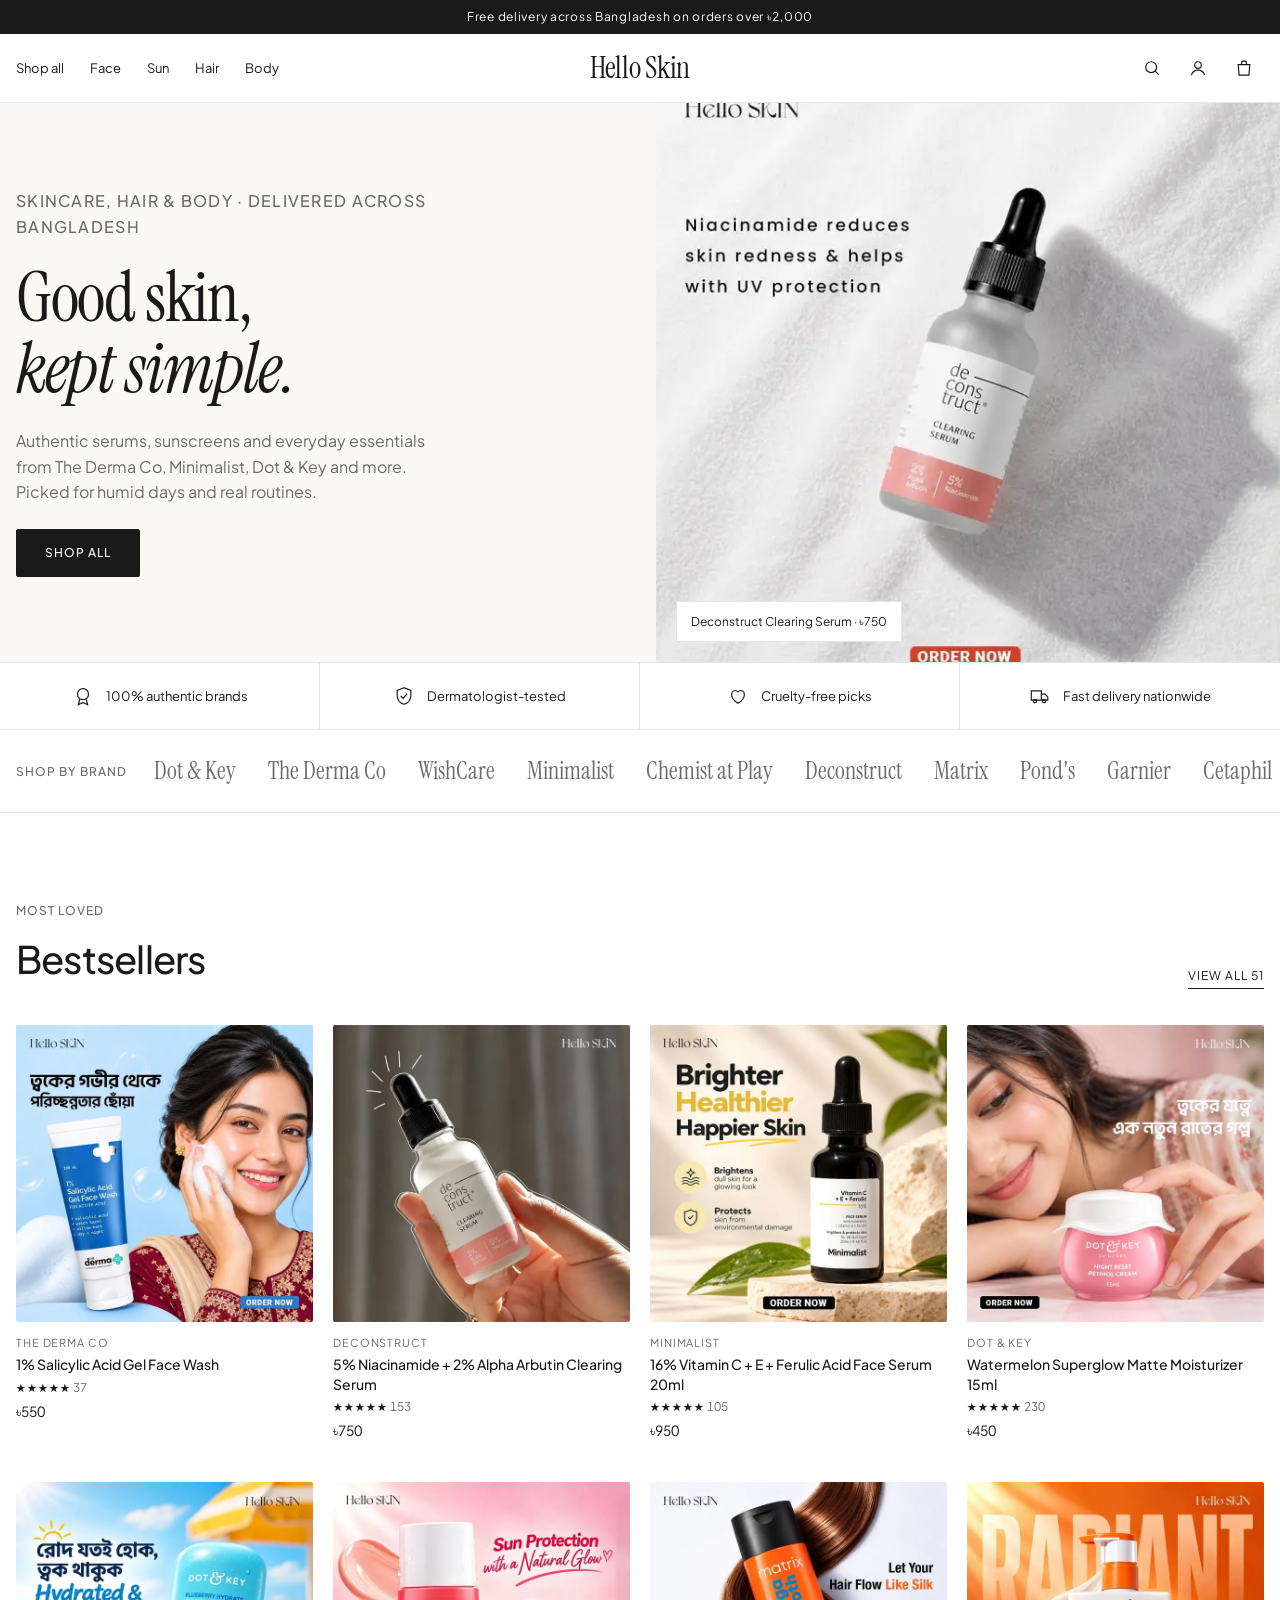
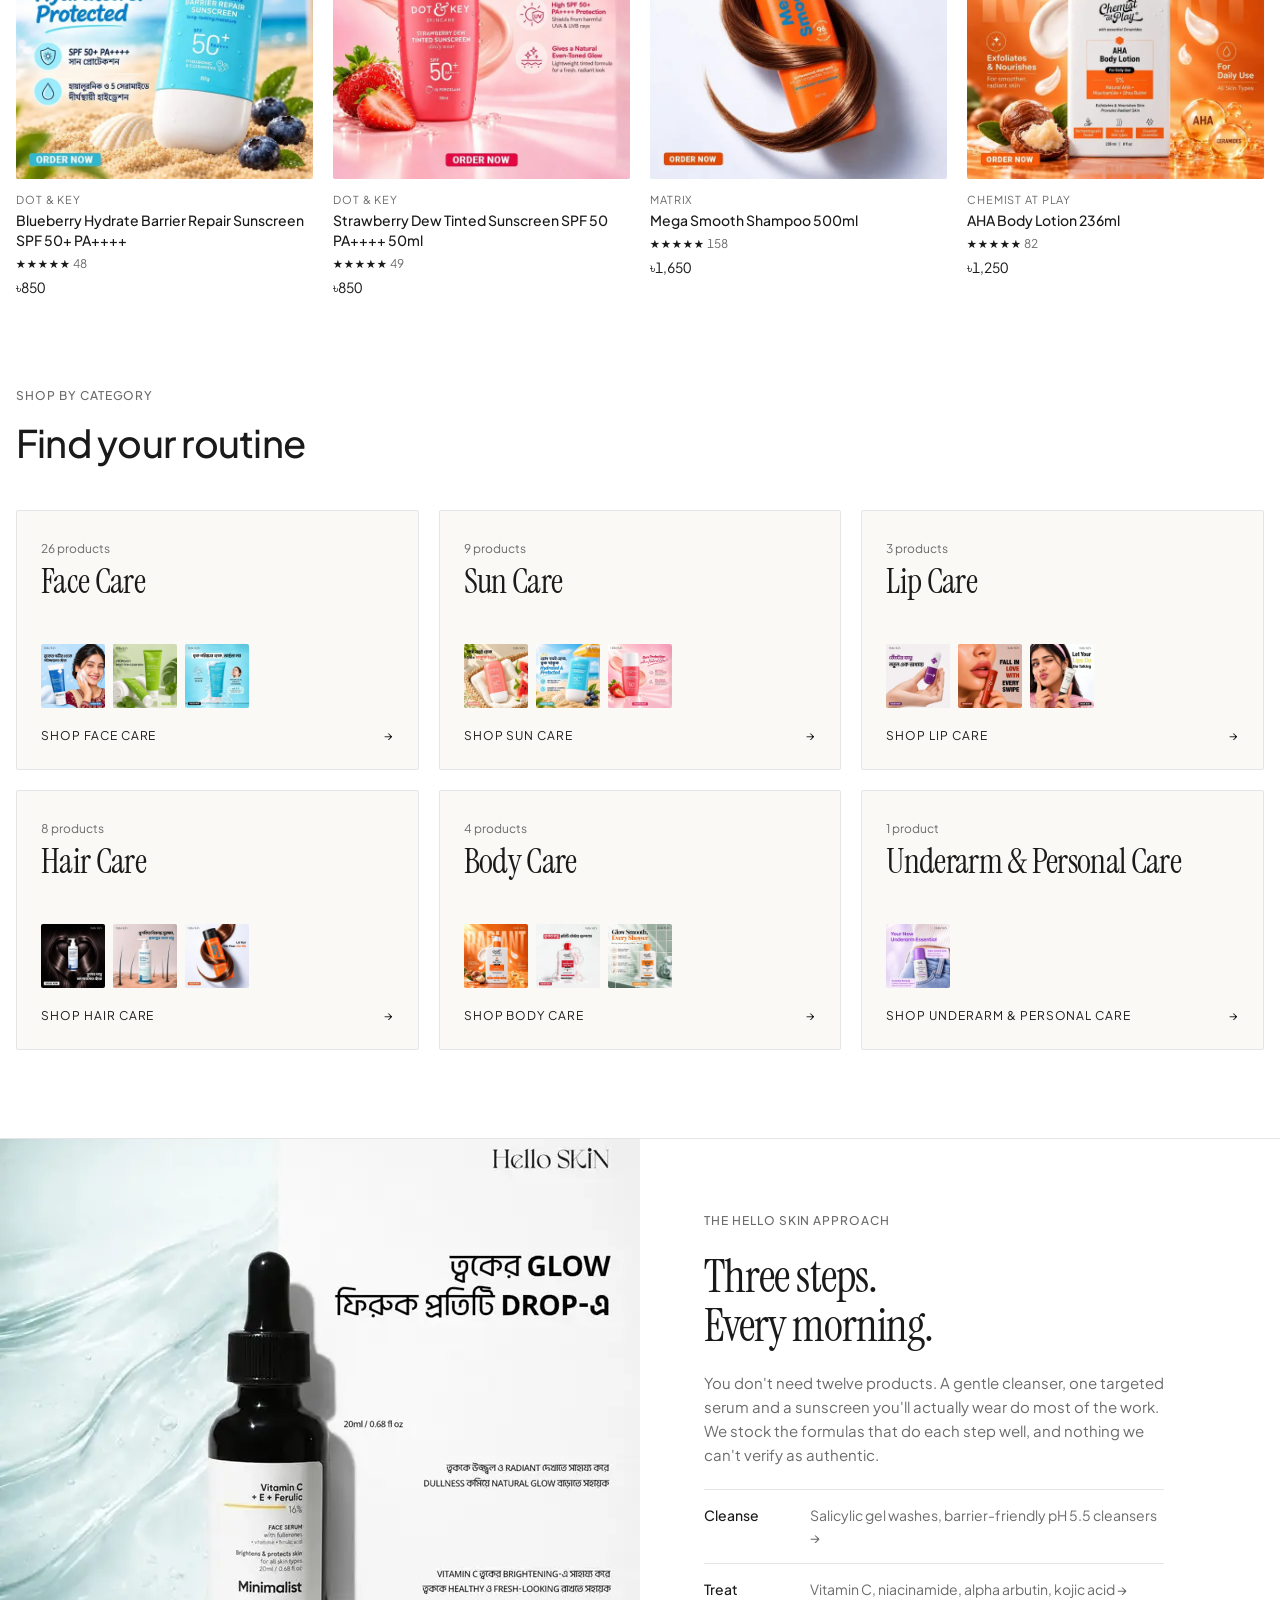
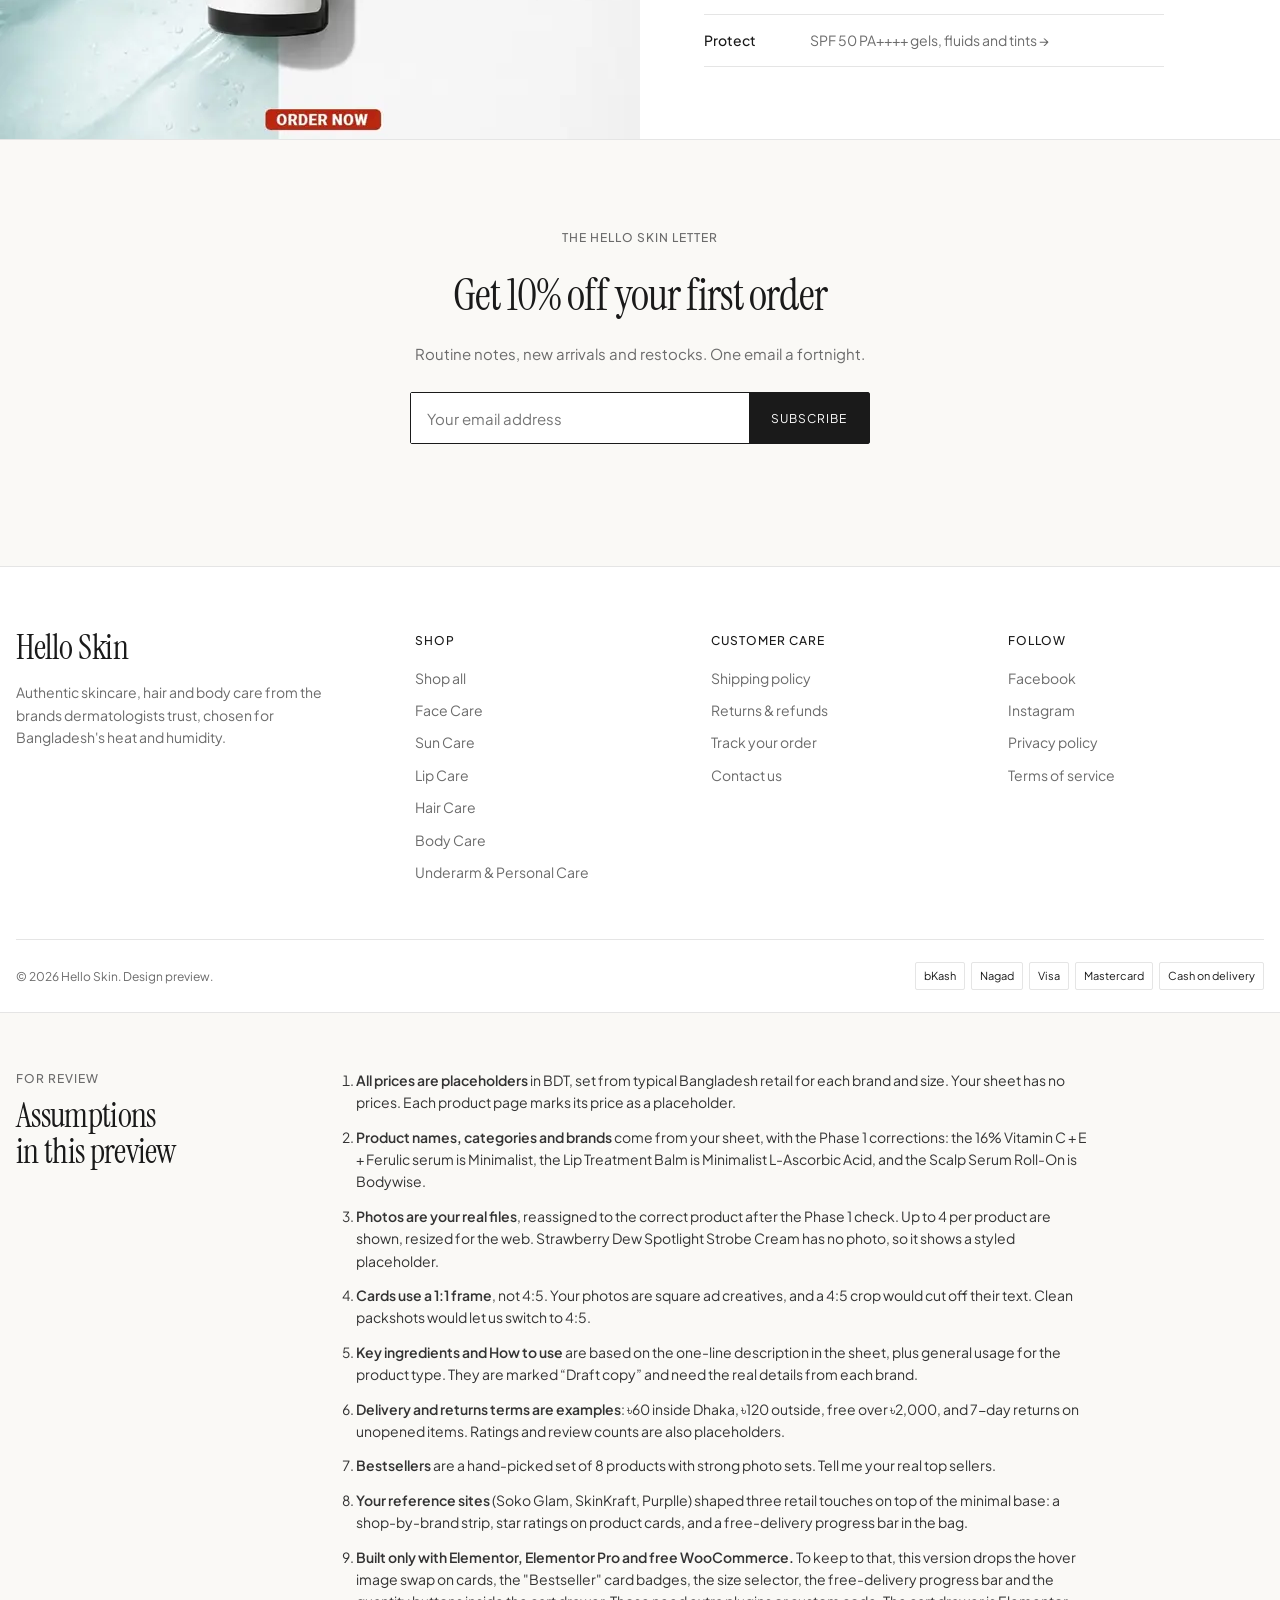
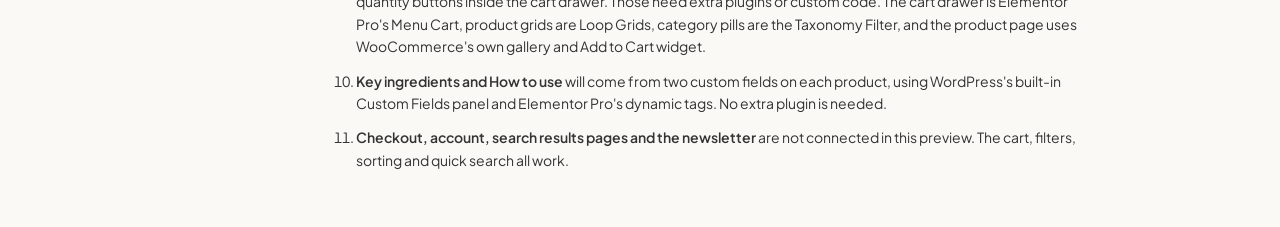
==== commit 28b597ca: "Make previews mobile-responsive and Elementor Pro/free WooCommerce buildable; remove product CSV Co-" ====
--- a/minimal/index.html
+++ b/minimal/index.html
@@ -42,6 +42,7 @@
 .serif{font-family:var(--serif);font-weight:400;letter-spacing:-.01em}
 
 /* Announcement + header */
+.announce .short{display:none}
 .announce{background:var(--ink);color:#fff;font-size:12px;letter-spacing:.06em;text-align:center;height:34px;display:flex;align-items:center;justify-content:center;padding-inline:16px}
 header.site{position:sticky;top:env(safe-area-inset-top,0px);z-index:40;background:var(--bg);border-bottom:1px solid var(--line)}
 .hbar{display:grid;grid-template-columns:1fr auto 1fr;align-items:center;height:68px}
@@ -96,7 +97,7 @@
 .card .media img{position:absolute;inset:0;width:100%;height:100%;object-fit:cover;transition:opacity .5s ease, transform .8s ease}
 .card .media img.alt{opacity:0}
 .card:hover .media img.alt{opacity:1}
-.card:hover .media img{transform:scale(1.02)}
+.card:hover .media img{transform:scale(1.03)}
 .badge{position:absolute;top:10px;left:10px;background:var(--bg);font-size:11px;letter-spacing:.06em;text-transform:uppercase;padding:4px 8px;z-index:2}
 .qadd{position:absolute;left:10px;right:10px;bottom:10px;height:42px;background:var(--bg);border:1px solid var(--ink);font-size:12px;letter-spacing:.08em;text-transform:uppercase;font-weight:500;z-index:2;opacity:0;transform:translateY(6px);transition:all .25s}
 .card:hover .qadd,.qadd:focus-visible{opacity:1;transform:none}
@@ -179,8 +180,8 @@
 
 /* PDP */
 .pdp{display:grid;grid-template-columns:55% 45%;align-items:start;border-bottom:1px solid var(--line)}
-.gal{display:grid;grid-template-columns:72px 1fr;gap:14px;padding:32px 32px 48px var(--gut-l);position:sticky;top:calc(env(safe-area-inset-top,0px) + 69px)}
-.thumbs-v{display:flex;flex-direction:column;gap:10px}
+.gal{display:grid;grid-template-columns:minmax(0,1fr);gap:12px;padding:32px 32px 48px var(--gut-l);position:sticky;top:calc(env(safe-area-inset-top,0px) + 69px)}
+.thumbs-v{display:grid;grid-template-columns:repeat(4,72px);gap:10px}
 .thumbs-v button{width:72px;height:72px;border:1px solid transparent;border-radius:var(--radius);overflow:hidden;background:var(--surface)}
 .thumbs-v button.on{border-color:var(--ink)}
 .thumbs-v img{width:100%;height:100%;object-fit:cover}
@@ -289,23 +290,28 @@
   .fgrid > div:first-child{grid-column:1/-1}
   .pdp{grid-template-columns:1fr}
   .gal{position:relative;top:0;grid-template-columns:1fr;padding:0}
-  .thumbs-v{display:none}
   .mainimg{border-radius:0}
-  .dots{display:flex;gap:6px;justify-content:center;padding-top:12px}
-  .dots button{width:6px;height:6px;border-radius:3px;background:var(--line)}
-  .dots button.on{background:var(--ink);width:18px}
+  .thumbs-v{grid-template-columns:repeat(4,minmax(0,1fr));padding-inline:var(--gut-l) var(--gut-r)}
+  .thumbs-v button{width:100%;height:auto;aspect-ratio:1}
   .info{padding:24px var(--gut-r) 40px var(--gut-l);border-left:0}
   .sticky-atc{display:grid;grid-template-columns:1fr auto;gap:12px;align-items:center;position:fixed;left:0;right:0;bottom:0;z-index:50;background:var(--bg);border-top:1px solid var(--line);padding:10px var(--gut-r) calc(10px + env(safe-area-inset-bottom,0px)) var(--gut-l);transform:translateY(110%);transition:transform .3s}
   .sticky-atc.on{transform:none}
   .sticky-atc .t{font-size:13px;font-weight:500;line-height:1.3;overflow:hidden;text-overflow:ellipsis;white-space:nowrap}
   .sticky-atc .btn{height:44px;padding:0 18px}
   .notes .wrap{grid-template-columns:1fr;gap:20px}
+  .announce .long{display:none}.announce .short{display:inline}
+  .fbar .wrap{flex-wrap:wrap;gap:10px}
+  .pills{flex:1 1 100%}
+  .sort{width:100%}.sort select{width:100%}
+  .hero-media{aspect-ratio:4/3}
+  .shop-head{padding-block:32px 20px}
+  body.pdp-on footer{padding-bottom:calc(76px + env(safe-area-inset-bottom,0px))}
   .sort span{display:none}
 }
 @media (prefers-reduced-motion:reduce){*{transition:none!important;animation:none!important;scroll-behavior:auto!important}}
 </style>
 
-<div class="announce" id="announce">Free delivery across Bangladesh on orders over ৳2,000</div>
+<div class="announce" id="announce"><span class="long">Free delivery across Bangladesh on orders over ৳2,000</span><span class="short">Free delivery over ৳2,000</span></div>
 <header class="site">
   <div class="wrap hbar">
     <div style="display:flex;align-items:center;gap:8px">
@@ -364,6 +370,8 @@
     <li><b>Delivery and returns terms are examples</b>: ৳60 inside Dhaka, ৳120 outside, free over ৳2,000, and 7-day returns on unopened items. Ratings and review counts are also placeholders.</li>
     <li><b>Bestsellers</b> are a hand-picked set of 8 products with strong photo sets. Tell me your real top sellers.</li>
     <li><b>Your reference sites</b> (Soko Glam, SkinKraft, Purplle) shaped three retail touches on top of the minimal base: a shop-by-brand strip, star ratings on product cards, and a free-delivery progress bar in the bag.</li>
+    <li><b>Built only with Elementor, Elementor Pro and free WooCommerce.</b> To keep to that, this version drops the hover image swap on cards, the "Bestseller" card badges, the size selector, the free-delivery progress bar and the quantity buttons inside the cart drawer. Those need extra plugins or custom code. The cart drawer is Elementor Pro's Menu Cart, product grids are Loop Grids, category pills are the Taxonomy Filter, and the product page uses WooCommerce's own gallery and Add to Cart widget.</li>
+    <li><b>Key ingredients and How to use</b> will come from two custom fields on each product, using WordPress's built-in Custom Fields panel and Elementor Pro's dynamic tags. No extra plugin is needed.</li>
     <li><b>Checkout, account, search results pages and the newsletter</b> are not connected in this preview. The cart, filters, sorting and quick search all work.</li>
   </ol>
 </div></section>
@@ -422,19 +430,19 @@
   const n = cart.reduce((a, i) => a + i.q, 0);
   const sub = cart.reduce((a, i) => a + i.q * bySku[i.sku].price, 0);
   const c = $("#count"); c.textContent = n; c.hidden = n === 0;
-  if (bump) { c.classList.remove("bump"); void c.offsetWidth; c.classList.add("bump"); }
+  
   $("#dcount").textContent = n ? `(${n})` : "";
   const left = FREE - sub;
-  $("#ship").innerHTML = (sub === 0 ? `Free delivery on orders over ${tk(FREE)}` : left > 0 ? `You're <b>${tk(left)}</b> away from free delivery` : `<b>You've unlocked free delivery</b>`) + `<div class="bar"><i style="width:${Math.min(100, sub / FREE * 100)}%"></i></div>`;
+  $("#ship").innerHTML = `Free delivery on orders over ${tk(FREE)}`;
   $("#items").innerHTML = cart.length ? cart.map(i => { const p = bySku[i.sku]; return `
     <div class="item">
       ${p.imgs[0] ? `<img src="${IMG + p.imgs[0]}" alt="">` : `<div class="ni"></div>`}
       <div><div class="b">${esc(p.brand)}</div><a class="t" href="#p-${p.slug}">${esc(p.title)}</a>
-        <div class="q"><button aria-label="Decrease" data-q="${p.sku}|${i.q - 1}">−</button><span>${i.q}</span><button aria-label="Increase" data-q="${p.sku}|${i.q + 1}">+</button></div></div>
+        <div class="muted" style="font-size:12px;margin-top:6px">${i.q} × ${tk(p.price)}</div></div>
       <div class="r"><span>${tk(p.price * i.q)}</span><button class="rm" data-q="${p.sku}|0">Remove</button></div>
     </div>`; }).join("") : `<div class="empty"><p>Your bag is empty</p><button class="btn ghost" data-close-shop>Shop all products</button></div>`;
   $("#dfoot").hidden = !cart.length;
-  $("#dfoot").innerHTML = `<div class="sub"><span>Subtotal</span><span>${tk(sub)}</span></div><small>Delivery and discounts are calculated at checkout.</small><button class="btn full" id="checkout">Checkout · ${tk(sub)}</button>`;
+  $("#dfoot").innerHTML = `<div class="sub"><span>Subtotal</span><span>${tk(sub)}</span></div><small>Delivery is calculated at checkout.</small><div style="display:grid;grid-template-columns:1fr 1fr;gap:10px"><button class="btn ghost full" id="viewcart">View cart</button><button class="btn full" id="checkout">Checkout</button></div>`;
 }
 function openCart() { $("#drawer").classList.add("on"); $("#drawer").setAttribute("aria-hidden","false"); $("#scrim").classList.add("on"); }
 function closeAll() { ["#drawer","#mnav"].forEach(s => $(s).classList.remove("on")); $("#drawer").setAttribute("aria-hidden","true"); $("#scrim").classList.remove("on"); }
@@ -443,10 +451,10 @@
 /* ---------- pieces ---------- */
 function rev(p) { let h = 0; for (const c of p.sku) h = (h * 31 + c.charCodeAt(0)) % 997; return 24 + h % 210; }
 function card(p) {
-  const img = p.imgs[0] ? `<img src="${IMG + p.imgs[0]}" alt="${esc(p.name)}" loading="lazy">` + (p.imgs[1] ? `<img class="alt" src="${IMG + p.imgs[1]}" alt="" loading="lazy">` : "")
+  const img = p.imgs[0] ? `<img src="${IMG + p.imgs[0]}" alt="${esc(p.name)}" loading="lazy">`
     : `<div class="noimg"><div><span>${esc(p.title)}</span><small>Photo needed</small></div></div>`;
   return `<article class="card">
-    <a class="media" href="#p-${p.slug}" aria-label="${esc(p.name)}">${p.best ? `<span class="badge">Bestseller</span>` : ""}${img}</a>
+    <a class="media" href="#p-${p.slug}" aria-label="${esc(p.name)}">${img}</a>
     <button class="qadd" data-add="${p.sku}" aria-label="Quick add ${esc(p.name)}"><span class="w">Quick add </span>+</button>
     <a class="meta" href="#p-${p.slug}"><span class="cat">${esc(p.brand)}</span><span class="t">${esc(p.title)}</span><span class="rt"><i>★★★★★</i> ${rev(p)}</span><span class="p">${tk(p.price)}</span></a>
   </article>`;
@@ -516,6 +524,7 @@
   if (sortBy === "low") list = [...list].sort((a, b) => a.price - b.price);
   if (sortBy === "high") list = [...list].sort((a, b) => b.price - a.price);
   if (sortBy === "featured") list = [...list].sort((a, b) => b.best - a.best);
+  if (sortBy === "pop") list = [...list].sort((a, b) => rev(b) - rev(a));
   const title = brand || sub || top || "Shop all";
   const desc = brand ? `Authentic ${brand}, sourced from official distributors.` : top ? TOP_DESC[top] : "Every product we carry, from cleansers to SPF to hair care.";
   const subs = top ? subsOf(top) : [];
@@ -531,7 +540,7 @@
       ${TOP.map(t => `<a class="pill ${t === top ? "on" : ""}" href="#shop-${slugOf(t)}" style="display:inline-flex;align-items:center">${esc(t)}</a>`).join("")}
     </div>
     <label class="sort" for="sortSel"><span class="muted">Sort</span>
-      <select id="sortSel"><option value="featured">Featured</option><option value="low">Price: Low to High</option><option value="high">Price: High to Low</option></select></label>
+      <select id="sortSel"><option value="featured">Default sorting</option><option value="pop">Sort by popularity</option><option value="low">Sort by price: low to high</option><option value="high">Sort by price: high to low</option></select></label>
   </div></div>
   <div class="wrap"><p class="rcount">${list.length} product${list.length === 1 ? "" : "s"}</p></div>
   <section class="section" style="padding-top:24px"><div class="wrap"><div class="grid">${list.map(card).join("")}</div></div></section>`;
@@ -559,9 +568,8 @@
   return `
   <section class="pdp">
     <div class="gal">
-      <div class="thumbs-v">${p.imgs.map((s, i) => `<button class="${i === gIdx ? "on" : ""}" data-g="${i}" aria-label="Show image ${i + 1}"><img src="${IMG + s}" alt=""></button>`).join("")}</div>
-      <div><div class="mainimg" id="mainimg">${main(gIdx)}</div>
-      ${p.imgs.length > 1 ? `<div class="dots">${p.imgs.map((s, i) => `<button class="${i === gIdx ? "on" : ""}" data-g="${i}" aria-label="Image ${i + 1}"></button>`).join("")}</div>` : ""}</div>
+      <div class="mainimg" id="mainimg">${main(gIdx)}</div>
+      ${p.imgs.length > 1 ? `<div class="thumbs-v">${p.imgs.map((s, i) => `<button class="${i === gIdx ? "on" : ""}" data-g="${i}" aria-label="Show image ${i + 1}"><img src="${IMG + s}" alt=""></button>`).join("")}</div>` : ""}
     </div>
     <div class="info">
       <div class="crumbs" style="margin:0"><a href="#shop">Shop</a> / <a href="#shop-${slugOf(p.top)}">${esc(p.top)}</a>${p.sub ? ` / <a href="#shop-${slugOf(p.sub)}">${esc(p.sub)}</a>` : ""}</div>
@@ -572,7 +580,6 @@
       </div>
       <div class="price"><span>${tk(p.price)}</span><span class="ph">Placeholder price</span></div>
       <p class="benefit">${esc(p.short)}.</p>
-      <div class="opt"><h5>Size</h5><div class="vpills"><button class="vpill on">${esc((p.name.match(/(\d+\s?(ml|g))\b/i) || [,"Standard"])[1])}</button></div></div>
       <div class="buy" id="buy">
         <div class="qty"><button data-qty="-1" aria-label="Decrease quantity">−</button><span id="qv">${qty}</span><button data-qty="1" aria-label="Increase quantity">+</button></div>
         <button class="btn full" data-addq="${p.sku}">Add to bag · ${tk(p.price * qty)}</button>
@@ -597,7 +604,7 @@
 let curP = null;
 function route() {
   const h = (location.hash || "#home").slice(1);
-  const v = $("#view"); curP = null; $("#satc").classList.remove("on");
+  const v = $("#view"); curP = null; $("#satc").classList.remove("on"); document.body.classList.toggle("pdp-on", h.startsWith("p-"));
   document.querySelectorAll(".nav a").forEach(a => a.classList.toggle("on", a.getAttribute("href") === "#" + h));
   if (h.startsWith("p-")) {
     const p = P.find(x => x.slug === h.slice(2));
@@ -619,8 +626,7 @@
 function setupSticky(p) {
   const s = $("#satc");
   s.innerHTML = `<div style="min-width:0"><div class="t">${esc(p.title)}</div><div class="muted" style="font-size:12px">${tk(p.price)}</div></div><button class="btn" data-addq="${p.sku}">Add to bag</button>`;
-  const io = new IntersectionObserver(([e]) => s.classList.toggle("on", !e.isIntersecting && e.boundingClientRect.top < 0));
-  io.observe($("#buy"));
+  s.classList.add("on");
 }
 
 /* ---------- wiring ---------- */
@@ -629,15 +635,15 @@
 $("#fshop").innerHTML = `<li><a href="#shop">Shop all</a></li>` + TOP.map(t => `<li><a href="#shop-${slugOf(t)}">${esc(t)}</a></li>`).join("");
 
 document.addEventListener("click", e => {
-  const t = e.target.closest("[data-add],[data-addq],[data-q],[data-g],[data-qty],[data-close-shop],[data-note],#checkout,#acctBtn");
+  const t = e.target.closest("[data-add],[data-addq],[data-q],[data-g],[data-qty],[data-close-shop],[data-note],#checkout,#viewcart,#acctBtn");
   if (!t) return;
-  if (t.dataset.add) { e.preventDefault(); add(t.dataset.add, 1, false); }
+  if (t.dataset.add) { e.preventDefault(); add(t.dataset.add, 1, true); }
   else if (t.dataset.addq) { add(t.dataset.addq, qty, true); }
   else if (t.dataset.q) { const [s, q] = t.dataset.q.split("|"); setQ(s, +q); }
   else if (t.dataset.g) { gIdx = +t.dataset.g; $("#mainimg").innerHTML = `<img src="${IMG + curP.imgs[gIdx]}" alt="${esc(curP.name)}">`; document.querySelectorAll("[data-g]").forEach(b => b.classList.toggle("on", +b.dataset.g === gIdx)); }
   else if (t.dataset.qty) { qty = Math.max(1, qty + +t.dataset.qty); $("#qv").textContent = qty; document.querySelector("#buy [data-addq]").textContent = `Add to bag · ${tk(curP.price * qty)}`; }
   else if (t.hasAttribute("data-close-shop")) { closeAll(); location.hash = "#shop"; }
-  else if (t.id === "checkout") toast("Checkout isn't connected in this preview");
+  else if (t.id === "checkout" || t.id === "viewcart") toast("Cart and checkout pages aren't connected in this preview");
   else if (t.id === "acctBtn" || t.dataset.note) toast("This page isn't part of the preview yet");
 });
 $("#cartBtn").onclick = openCart;
